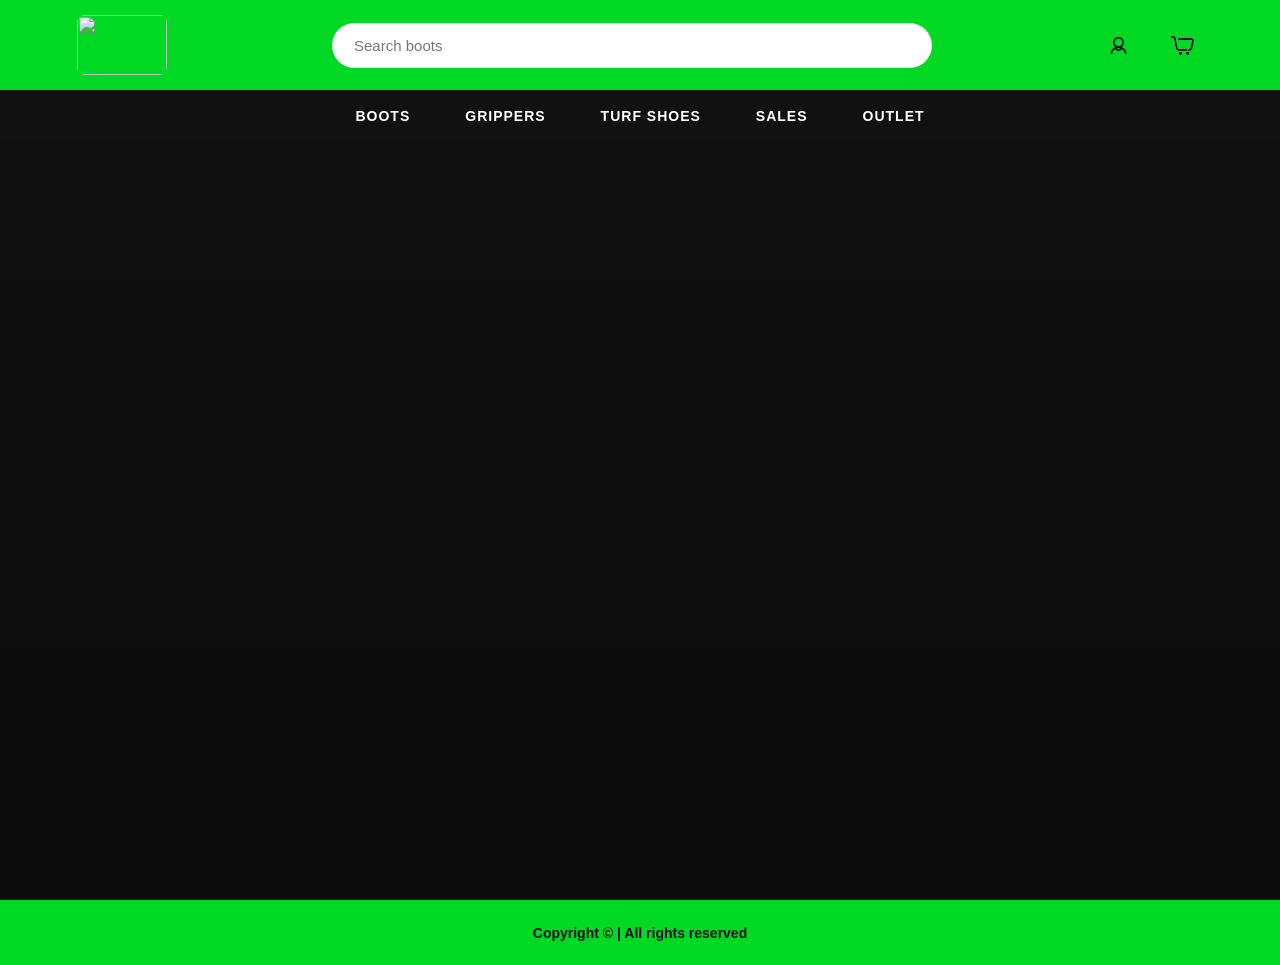
==== index.html @ 690f9480 "Add styles" ====
<!doctype html>
<html lang="en">
  <head>
    <meta charset="UTF-8" />
    <meta name="viewport" content="width=device-width, initial-scale=1.0" />
    <title>footboots - get boots now</title>
    <link rel="stylesheet" href="css/style.css">
  </head>
  <body>
    <header>
      <nav>
        <!-- this navbar div should be in one line -->
        <div>
          <img
            src="https://thumblr.uniid.it/product/51957/1c918abb2d5b.jpg?width=3840&format=webp&q=75"
            alt=""
          />

          <input type="text" placeholder="Search boots" />
          <ul>
            <li>
              <a href="login"><img src="img/person.png" alt="" /></a>
            </li>
            <li>
              <a href="cart"><img src="img/cart.png" alt="" /></a>
            </li>
          </ul>
        </div>
        <div>
          <ul>
            <li><a href="boots">Boots</a></li>
            <li><a href="grippers">Grippers</a></li>
            <li><a href="turf_shoes">Turf Shoes</a></li>
            <li><a href="sales">Sales</a></li>
            <li><a href="outlet">Outlet</a></li>
          </ul>
        </div>
      </nav>
    </header>
    <main>
        <section>
            <!-- video should be used as background of the page -->

            <video src="videos/Nike (2).mp4" autoplay muted loop playsinline></video>>
        </section>

    </main>
    <footer>Copyright &copy; | All rights reserved</footer>
  </body>
</html>
---- css/style.css ----
/* ===== Global Styles ===== */
* {
    margin: 0;
    padding: 0;
    box-sizing: border-box;
}

:root {
    --primary-green: #00d923;
    --dark-green: #00b51d;
    --black: #111111;
    --white: #ffffff;
    --light-gray: #f5f5f5;
}

html {
    scroll-behavior: smooth;
}

body {
    font-family: Arial, Helvetica, sans-serif;
    background-color: var(--white);
    color: var(--black);
}

/* ===== Header & Navbar ===== */
header {
    width: 100%;
    background-color: var(--primary-green);
    position: relative;
    z-index: 100;
}

nav {
    width: 100%;
}

/* First navbar row: logo, search, account and cart */
nav > div:first-child {
    min-height: 90px;
    display: flex;
    align-items: center;
    justify-content: space-between;
    gap: 30px;
    padding: 15px 6%;
}

/* Logo image */
nav > div:first-child > img {
    width: 90px;
    height: 60px;
    object-fit: contain;
    border-radius: 8px;
}

/* Search box */
nav input[type="text"] {
    flex: 1;
    max-width: 600px;
    height: 45px;
    padding: 0 20px;
    border: 2px solid transparent;
    border-radius: 25px;
    outline: none;
    background-color: var(--white);
    color: var(--black);
    font-size: 15px;
    transition: border-color 0.3s, box-shadow 0.3s;
}

nav input[type="text"]::placeholder {
    color: #777777;
}

nav input[type="text"]:focus {
    border-color: var(--black);
    box-shadow: 0 0 0 3px rgba(0, 0, 0, 0.1);
}

/* Account and cart icons */
nav > div:first-child ul {
    display: flex;
    align-items: center;
    gap: 22px;
    list-style: none;
}

nav > div:first-child ul li a {
    display: flex;
    align-items: center;
    justify-content: center;
    width: 42px;
    height: 42px;
    border-radius: 50%;
    transition: background-color 0.3s, transform 0.3s;
}

nav > div:first-child ul li a:hover {
    background-color: rgba(255, 255, 255, 0.4);
    transform: translateY(-2px);
}

nav > div:first-child ul img {
    width: 25px;
    height: 25px;
    object-fit: contain;
}

/* ===== Second Navbar Row ===== */
nav > div:nth-child(2) {
    background-color: var(--black);
    padding: 0 6%;
}

nav > div:nth-child(2) ul {
    min-height: 52px;
    display: flex;
    align-items: center;
    justify-content: center;
    gap: 45px;
    list-style: none;
}

nav > div:nth-child(2) ul li a {
    display: inline-block;
    padding: 17px 5px;
    color: var(--white);
    text-decoration: none;
    font-size: 14px;
    font-weight: 700;
    text-transform: uppercase;
    letter-spacing: 1px;
    transition: color 0.3s;
}

nav > div:nth-child(2) ul li a:hover {
    color: var(--primary-green);
}

/* ===== Main Section / Video Background ===== */
main {
    width: 100%;
}

main section {
    position: relative;
    width: 100%;
    height: calc(100vh - 142px);
    min-height: 450px;
    overflow: hidden;
    background-color: var(--black);
}

/* Full-screen background video */
main section video {
    position: absolute;
    inset: 0;
    width: 100%;
    height: 100%;
    object-fit: cover;
    display: block;
}

/* Dark overlay for future text placed over video */
main section::after {
    content: "";
    position: absolute;
    inset: 0;
    background: linear-gradient(
        to bottom,
        rgba(0, 0, 0, 0.1),
        rgba(0, 0, 0, 0.35)
    );
    pointer-events: none;
}

/* ===== Footer ===== */
footer {
    min-height: 65px;
    display: flex;
    align-items: center;
    justify-content: center;
    padding: 20px;
    background-color: var(--primary-green);
    color: var(--black);
    text-align: center;
    font-size: 14px;
    font-weight: 600;
}

/* ===== Responsive Design ===== */
@media (max-width: 768px) {
    nav > div:first-child {
        min-height: auto;
        flex-wrap: wrap;
        gap: 15px;
        padding: 15px 5%;
    }

    nav > div:first-child > img {
        width: 65px;
        height: 45px;
    }

    nav input[type="text"] {
        order: 3;
        flex: 1 1 100%;
        max-width: none;
    }

    nav > div:first-child ul {
        gap: 10px;
    }

    nav > div:nth-child(2) {
        padding: 0 12px;
    }

    nav > div:nth-child(2) ul {
        justify-content: flex-start;
        gap: 22px;
        overflow-x: auto;
        white-space: nowrap;
    }

    nav > div:nth-child(2) ul li a {
        font-size: 12px;
        padding: 17px 0;
    }

    main section {
        height: 65vh;
        min-height: 350px;
    }
}

@media (max-width: 400px) {
    nav > div:nth-child(2) ul {
        gap: 16px;
    }

    nav > div:nth-child(2) ul li a {
        font-size: 11px;
        letter-spacing: 0.5px;
    }

    footer {
        font-size: 12px;
    }
}
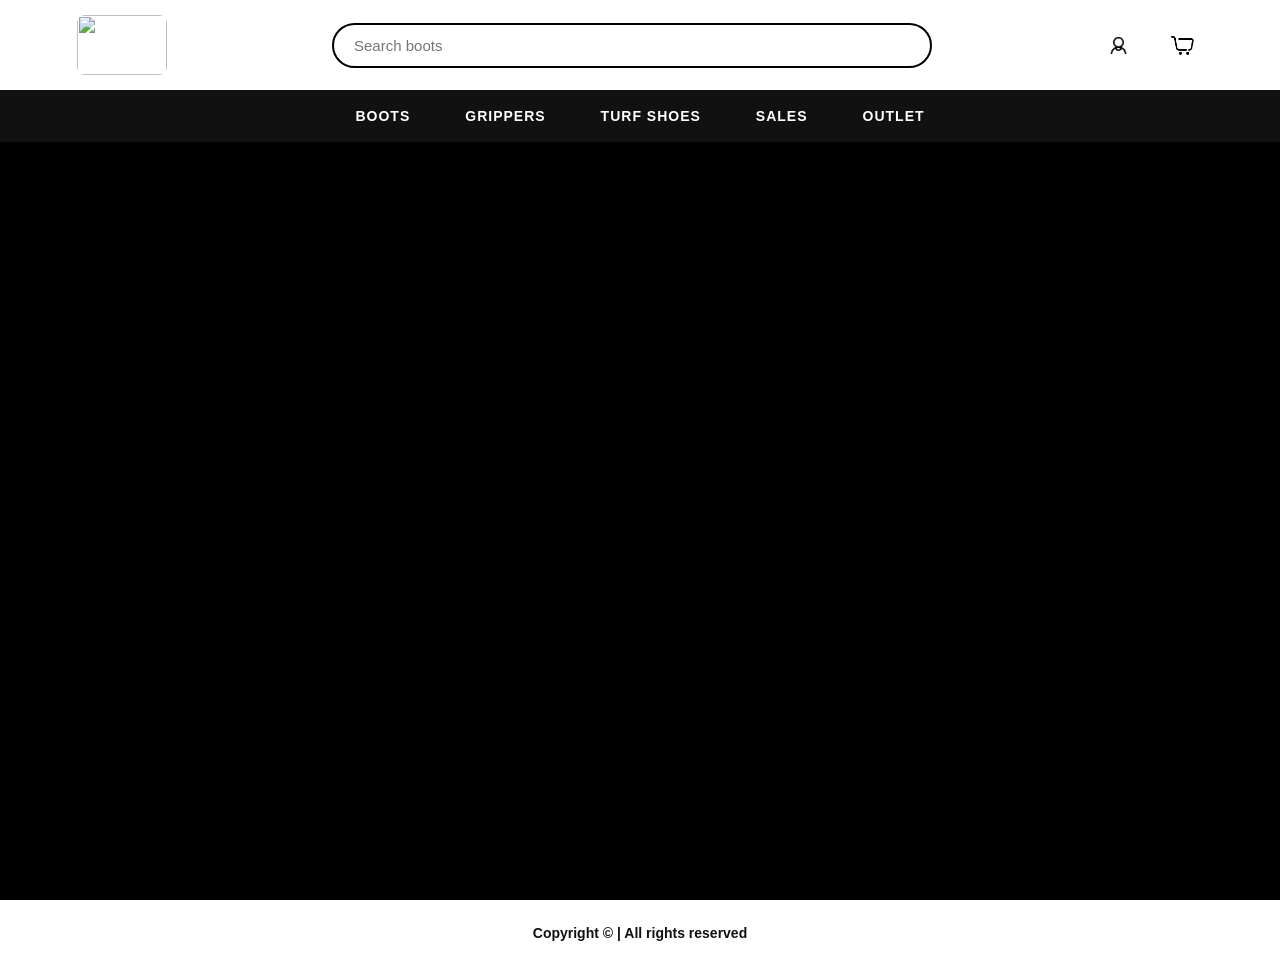
==== commit ab1c7110: "Add new background vide" ====
--- a/index.html
+++ b/index.html
@@ -4,7 +4,7 @@
     <meta charset="UTF-8" />
     <meta name="viewport" content="width=device-width, initial-scale=1.0" />
     <title>footboots - get boots now</title>
-    <link rel="stylesheet" href="css/style.css">
+    <link rel="stylesheet" href="css/style.css" />
   </head>
   <body>
     <header>
@@ -38,12 +38,18 @@
       </nav>
     </header>
     <main>
-        <section>
-            <!-- video should be used as background of the page -->
+      <section>
+        <!-- video should be used as background of the page -->
 
-            <video src="videos/Nike (2).mp4" autoplay muted loop playsinline></video>>
-        </section>
-
+        <iframe
+          src="https://player.vimeo.com/video/754045523?background=1"
+          title="Footboots background video"
+          frameborder="0"
+          allow="autoplay; fullscreen; picture-in-picture"
+          allowfullscreen
+        >
+        </iframe>
+      </section>
     </main>
     <footer>Copyright &copy; | All rights reserved</footer>
   </body>
--- a/css/style.css
+++ b/css/style.css
@@ -7,8 +7,8 @@
 }
 
 :root {
-    --primary-green: #00d923;
-    --dark-green: #00b51d;
+    --primary-green: #ffffff;
+    --dark-green: #eeeeee;
     --black: #111111;
     --white: #ffffff;
     --light-gray: #f5f5f5;
@@ -26,10 +26,7 @@
 
 /* ===== Header & Navbar ===== */
 header {
-    width: 100%;
-    background-color: var(--primary-green);
-    position: relative;
-    z-index: 100;
+    background-color: #ffffff;
 }
 
 nav {
@@ -69,14 +66,21 @@
     transition: border-color 0.3s, box-shadow 0.3s;
 }
 
-nav input[type="text"]::placeholder {
-    color: #777777;
-}
-
+
+nav input[type="text"] {
+    border: 2px solid #000000;
+    background-color: #ffffff;
+    color: #111111;
+    border-radius: 25px;
+    outline: none;
+}
+
+/* Black border when clicking the search bar */
 nav input[type="text"]:focus {
-    border-color: var(--black);
-    box-shadow: 0 0 0 3px rgba(0, 0, 0, 0.1);
-}
+    border-color: #000000;
+    box-shadow: 0 0 0 2px rgba(0, 0, 0, 0.1);
+}
+
 
 /* Account and cart icons */
 nav > div:first-child ul {
@@ -109,8 +113,7 @@
 
 /* ===== Second Navbar Row ===== */
 nav > div:nth-child(2) {
-    background-color: var(--black);
-    padding: 0 6%;
+    background-color: #111111;
 }
 
 nav > div:nth-child(2) ul {
@@ -149,17 +152,18 @@
     height: calc(100vh - 142px);
     min-height: 450px;
     overflow: hidden;
-    background-color: var(--black);
-}
-
+    background-color: #000000;
+}
 /* Full-screen background video */
-main section video {
+
+main section iframe {
     position: absolute;
-    inset: 0;
+    top: 50%;
+    left: 50%;
     width: 100%;
     height: 100%;
-    object-fit: cover;
-    display: block;
+    border: none;
+    transform: translate(-50%, -50%);
 }
 
 /* Dark overlay for future text placed over video */
@@ -246,6 +250,7 @@
     }
 
     footer {
-        font-size: 12px;
-    }
-}
+    background-color: #000000;
+    color: #ffffff;
+}
+}
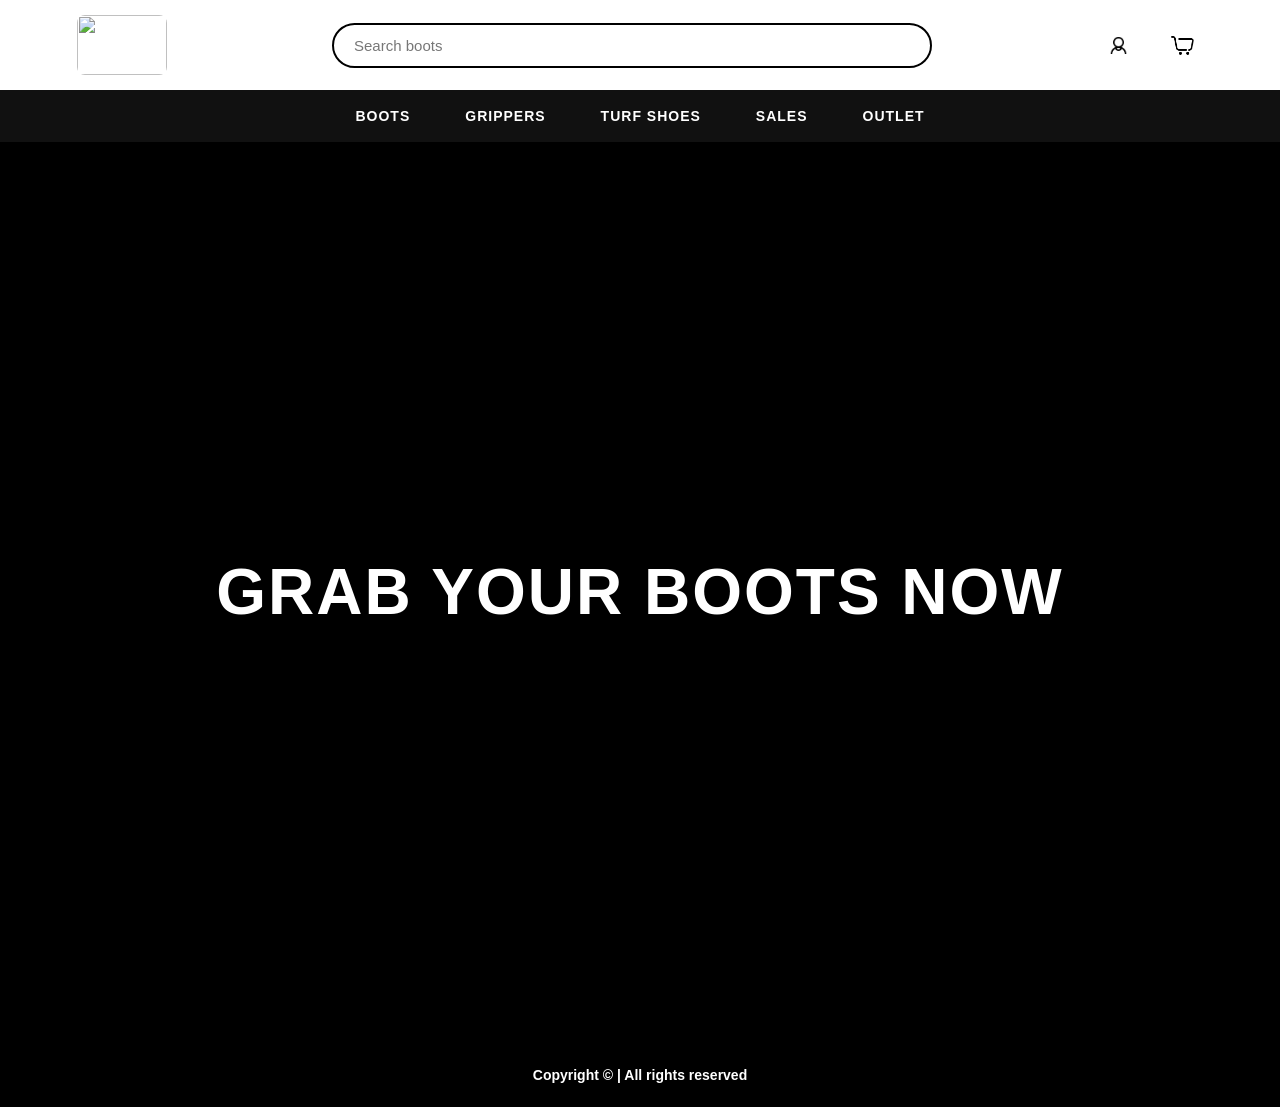
==== commit 0033a139: "Add tagline" ====
--- a/index.html
+++ b/index.html
@@ -49,6 +49,8 @@
           allowfullscreen
         >
         </iframe>
+
+        <h3>Grab your boots now</h3>
       </section>
     </main>
     <footer>Copyright &copy; | All rights reserved</footer>
--- a/css/style.css
+++ b/css/style.css
@@ -26,6 +26,7 @@
 
 /* ===== Header & Navbar ===== */
 header {
+    width: 100%;
     background-color: #ffffff;
 }
 
@@ -43,7 +44,7 @@
     padding: 15px 6%;
 }
 
-/* Logo image */
+/* Logo */
 nav > div:first-child > img {
     width: 90px;
     height: 60px;
@@ -51,38 +52,31 @@
     border-radius: 8px;
 }
 
-/* Search box */
+/* ===== Search Bar ===== */
 nav input[type="text"] {
     flex: 1;
     max-width: 600px;
     height: 45px;
     padding: 0 20px;
-    border: 2px solid transparent;
+    border: 2px solid #000000;
     border-radius: 25px;
     outline: none;
-    background-color: var(--white);
-    color: var(--black);
-    font-size: 15px;
-    transition: border-color 0.3s, box-shadow 0.3s;
-}
-
-
-nav input[type="text"] {
-    border: 2px solid #000000;
     background-color: #ffffff;
     color: #111111;
-    border-radius: 25px;
-    outline: none;
-}
-
-/* Black border when clicking the search bar */
+    font-size: 15px;
+    transition: box-shadow 0.3s;
+}
+
+nav input[type="text"]::placeholder {
+    color: #777777;
+}
+
 nav input[type="text"]:focus {
     border-color: #000000;
-    box-shadow: 0 0 0 2px rgba(0, 0, 0, 0.1);
-}
-
-
-/* Account and cart icons */
+    box-shadow: 0 0 0 3px rgba(0, 0, 0, 0.12);
+}
+
+/* ===== Account and Cart Icons ===== */
 nav > div:first-child ul {
     display: flex;
     align-items: center;
@@ -101,7 +95,7 @@
 }
 
 nav > div:first-child ul li a:hover {
-    background-color: rgba(255, 255, 255, 0.4);
+    background-color: #eeeeee;
     transform: translateY(-2px);
 }
 
@@ -128,7 +122,7 @@
 nav > div:nth-child(2) ul li a {
     display: inline-block;
     padding: 17px 5px;
-    color: var(--white);
+    color: #ffffff;
     text-decoration: none;
     font-size: 14px;
     font-weight: 700;
@@ -138,10 +132,10 @@
 }
 
 nav > div:nth-child(2) ul li a:hover {
-    color: var(--primary-green);
-}
-
-/* ===== Main Section / Video Background ===== */
+    color: #bdbdbd;
+}
+
+/* ===== Main Video Section ===== */
 main {
     width: 100%;
 }
@@ -149,13 +143,13 @@
 main section {
     position: relative;
     width: 100%;
-    height: calc(100vh - 142px);
+    height: 100vh;
     min-height: 450px;
     overflow: hidden;
     background-color: #000000;
 }
-/* Full-screen background video */
-
+
+/* Vimeo Background Video */
 main section iframe {
     position: absolute;
     top: 50%;
@@ -164,19 +158,44 @@
     height: 100%;
     border: none;
     transform: translate(-50%, -50%);
-}
-
-/* Dark overlay for future text placed over video */
+    z-index: 1;
+    pointer-events: none;
+}
+
+/* Dark overlay above video */
 main section::after {
     content: "";
     position: absolute;
     inset: 0;
     background: linear-gradient(
         to bottom,
-        rgba(0, 0, 0, 0.1),
-        rgba(0, 0, 0, 0.35)
+        rgba(0, 0, 0, 0.15),
+        rgba(0, 0, 0, 0.40)
     );
+    z-index: 2;
     pointer-events: none;
+}
+
+/* ===== Heading Over Video ===== */
+main section h3 {
+    position: absolute;
+    top: 50%;
+    left: 50%;
+    transform: translate(-50%, -50%);
+    z-index: 3;
+
+    width: 90%;
+    margin: 0;
+
+    color: #ffffff;
+    font-size: clamp(32px, 5vw, 70px);
+    font-weight: 800;
+    text-align: center;
+    text-transform: uppercase;
+    letter-spacing: 2px;
+    line-height: 1.2;
+
+    text-shadow: 2px 3px 12px rgba(0, 0, 0, 0.8);
 }
 
 /* ===== Footer ===== */
@@ -186,14 +205,16 @@
     align-items: center;
     justify-content: center;
     padding: 20px;
-    background-color: var(--primary-green);
-    color: var(--black);
+
+    background-color: #000000;
+    color: #ffffff;
+
     text-align: center;
     font-size: 14px;
     font-weight: 600;
 }
 
-/* ===== Responsive Design ===== */
+/* ===== Responsive Design: Tablets ===== */
 @media (max-width: 768px) {
     nav > div:first-child {
         min-height: auto;
@@ -234,11 +255,17 @@
     }
 
     main section {
-        height: 65vh;
+        height: 75vh;
         min-height: 350px;
     }
-}
-
+
+    main section h3 {
+        font-size: clamp(30px, 6vw, 48px);
+        letter-spacing: 1px;
+    }
+}
+
+/* ===== Responsive Design: Mobile ===== */
 @media (max-width: 400px) {
     nav > div:nth-child(2) ul {
         gap: 16px;
@@ -249,8 +276,17 @@
         letter-spacing: 0.5px;
     }
 
+    main section {
+        height: 65vh;
+        min-height: 320px;
+    }
+
+    main section h3 {
+        font-size: 30px;
+        letter-spacing: 0.5px;
+    }
+
     footer {
-    background-color: #000000;
-    color: #ffffff;
-}
-}
+        font-size: 12px;
+    }
+}
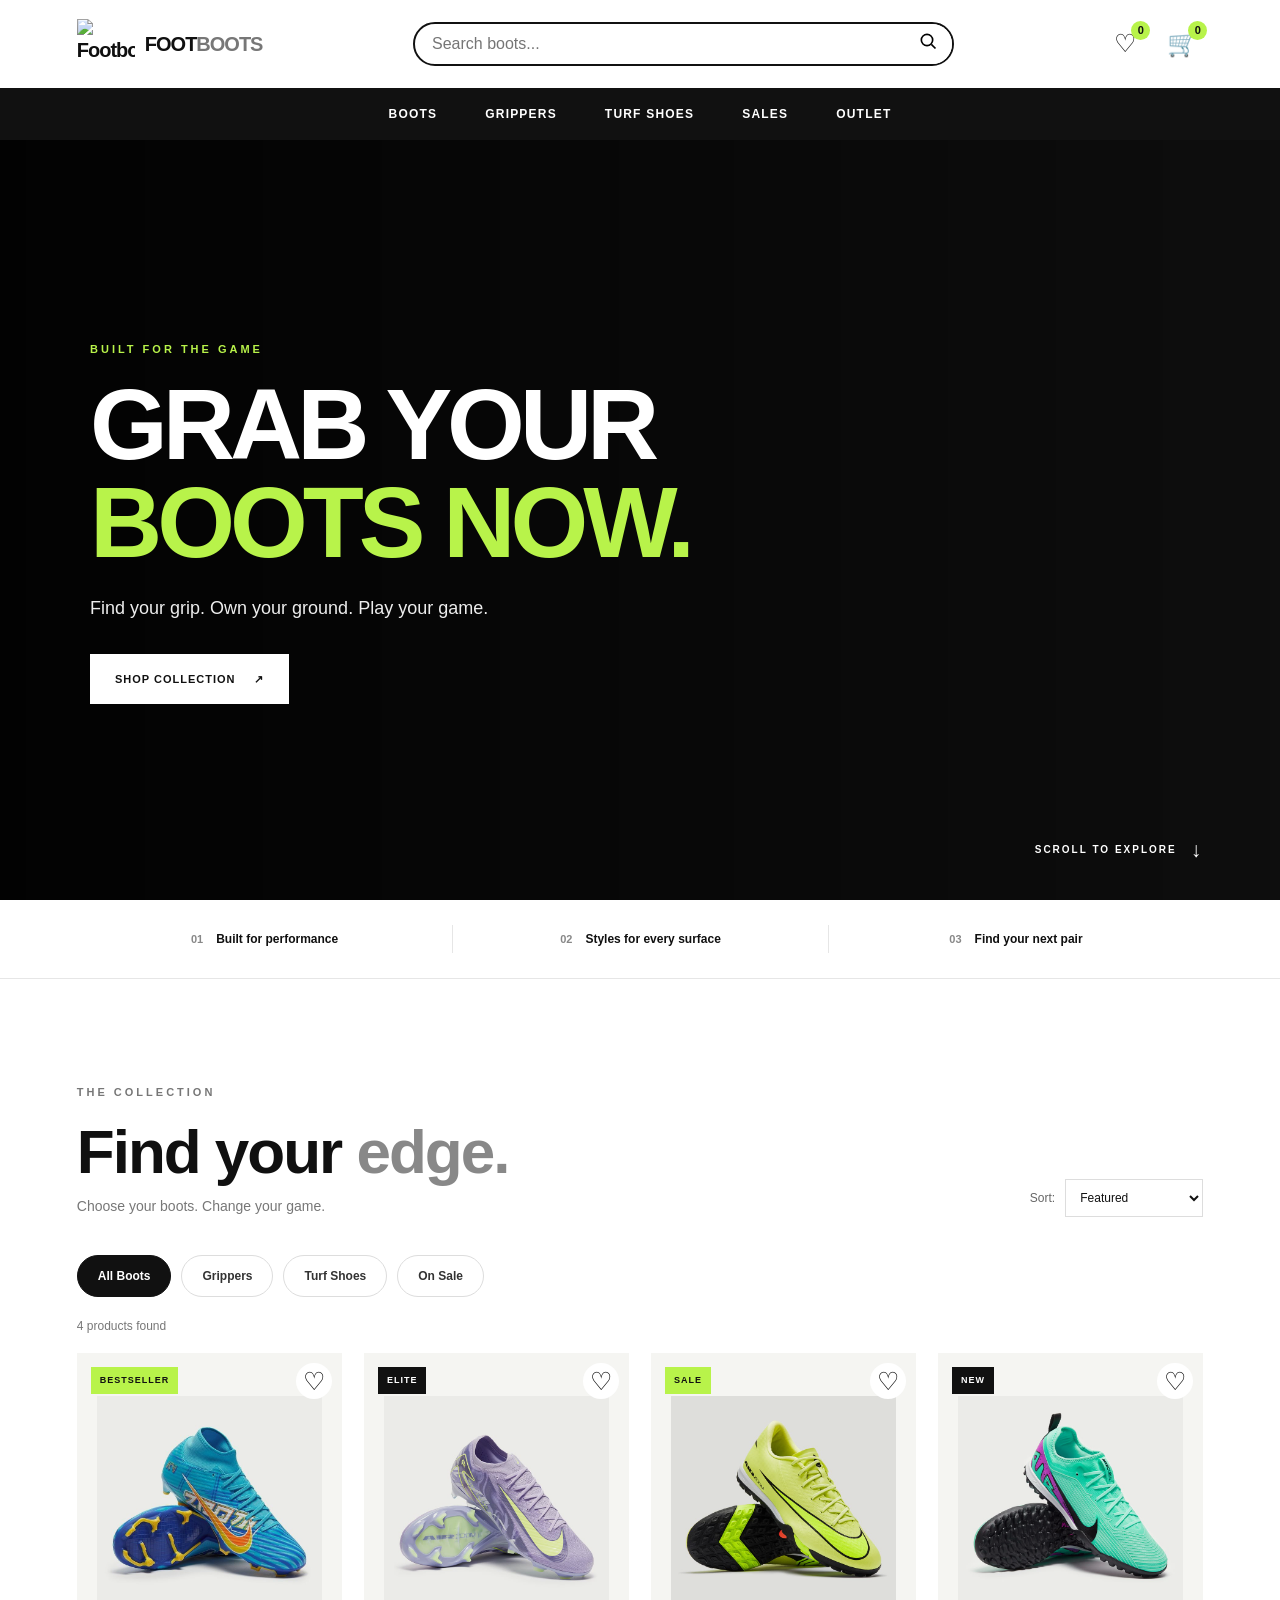
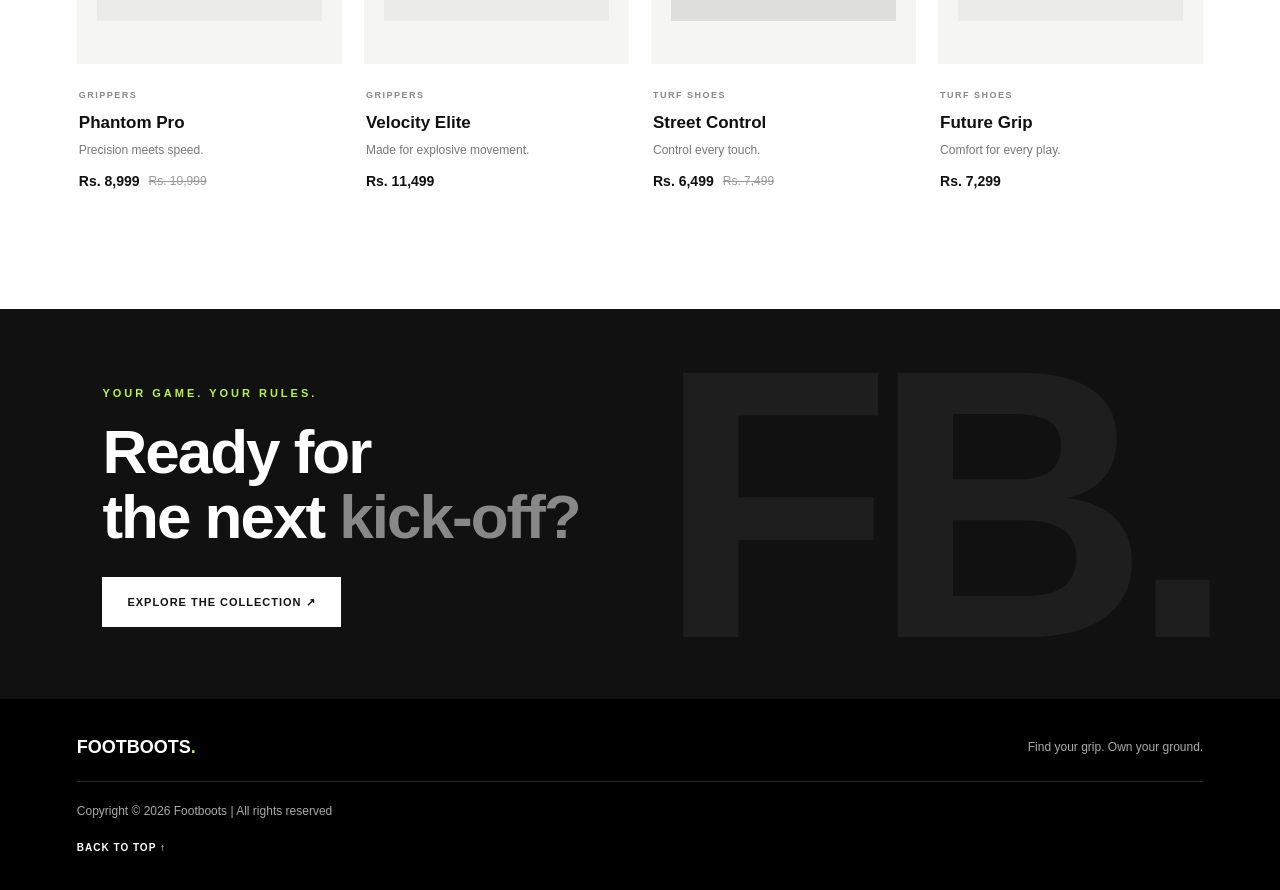
==== commit 9b28b5fb: "Add features and styles" ====
--- a/index.html
+++ b/index.html
@@ -1,58 +1,291 @@
+
 <!doctype html>
 <html lang="en">
-  <head>
-    <meta charset="UTF-8" />
-    <meta name="viewport" content="width=device-width, initial-scale=1.0" />
-    <title>footboots - get boots now</title>
-    <link rel="stylesheet" href="css/style.css" />
-  </head>
-  <body>
-    <header>
-      <nav>
-        <!-- this navbar div should be in one line -->
-        <div>
-          <img
-            src="https://thumblr.uniid.it/product/51957/1c918abb2d5b.jpg?width=3840&format=webp&q=75"
-            alt=""
-          />
-
-          <input type="text" placeholder="Search boots" />
-          <ul>
-            <li>
-              <a href="login"><img src="img/person.png" alt="" /></a>
-            </li>
-            <li>
-              <a href="cart"><img src="img/cart.png" alt="" /></a>
-            </li>
-          </ul>
+<head>
+    <meta charset="UTF-8">
+    <meta name="viewport" content="width=device-width, initial-scale=1.0">
+    <meta name="theme-color" content="#ffffff">
+    <title>Footboots | Find Your Game</title>
+    <link rel="stylesheet" href="css/style.css">
+    <script src="js/script.js" defer></script>
+</head>
+
+<body>
+    <!-- Header -->
+    <header class="site-header" id="top">
+        <nav class="navbar">
+            <div class="nav-top">
+                <a href="#top" class="brand" aria-label="Footboots home">
+                    <img
+                        src="https://thumblr.uniid.it/product/51957/1c918abb2d5b.jpg?width=3840&format=webp&q=75"
+                        alt="Footboots logo"
+                    >
+                    <span>FOOT<span class="brand-accent">BOOTS</span></span>
+                </a>
+
+                <form class="search-form" id="searchForm" role="search">
+                    <input
+                        type="search"
+                        id="searchInput"
+                        placeholder="Search boots..."
+                        aria-label="Search boots"
+                    >
+                    <button type="submit" aria-label="Search">
+                        <svg viewBox="0 0 24 24" aria-hidden="true">
+                            <circle cx="10.8" cy="10.8" r="6.8"></circle>
+                            <path d="m16 16 5 5"></path>
+                        </svg>
+                    </button>
+                </form>
+
+                <div class="nav-actions">
+                    <a href="#products" class="icon-link" aria-label="Wishlist">
+                        <span aria-hidden="true">♡</span>
+                        <span class="count-badge" id="wishlistCount">0</span>
+                    </a>
+
+                    <button class="icon-link cart-trigger" id="cartTrigger"
+                        aria-label="Open shopping cart">
+                        <span aria-hidden="true">🛒</span>
+                        <span class="count-badge" id="cartCount">0</span>
+                    </button>
+
+                    <button class="menu-toggle" id="menuToggle"
+                        aria-label="Toggle navigation" aria-expanded="false">
+                        <span></span><span></span><span></span>
+                    </button>
+                </div>
+            </div>
+
+            <div class="nav-bottom" id="navBottom">
+                <ul>
+                    <li><a href="#products">Boots</a></li>
+                    <li><a href="#products" data-category-link="grippers">Grippers</a></li>
+                    <li><a href="#products" data-category-link="turf">Turf Shoes</a></li>
+                    <li><a href="#products" data-category-link="sale">Sales</a></li>
+                    <li><a href="#products" data-category-link="outlet">Outlet</a></li>
+                </ul>
+            </div>
+        </nav>
+    </header>
+
+    <main>
+        <!-- Hero -->
+        <section class="hero">
+            <iframe
+                src="https://player.vimeo.com/video/754045523?background=1"
+                title="Football boots background video"
+                allow="autoplay; fullscreen; picture-in-picture"
+                allowfullscreen>
+            </iframe>
+
+            <div class="hero-overlay"></div>
+
+            <div class="hero-content">
+                <span class="eyebrow">BUILT FOR THE GAME</span>
+                <h1>GRAB YOUR<br><span>BOOTS NOW.</span></h1>
+                <p>Find your grip. Own your ground. Play your game.</p>
+                <a href="#products" class="btn btn-light">
+                    SHOP COLLECTION <span aria-hidden="true">↗</span>
+                </a>
+            </div>
+
+            <a href="#products" class="scroll-cue">
+                SCROLL TO EXPLORE <span>↓</span>
+            </a>
+        </section>
+
+        <!-- Benefits -->
+        <section class="benefits" aria-label="Shopping benefits">
+            <div><span>01</span><p>Built for performance</p></div>
+            <div><span>02</span><p>Styles for every surface</p></div>
+            <div><span>03</span><p>Find your next pair</p></div>
+        </section>
+
+        <!-- Product collection -->
+        <section class="products-section" id="products">
+            <div class="section-heading reveal">
+                <div>
+                    <span class="eyebrow dark-eyebrow">THE COLLECTION</span>
+                    <h2>Find your <span>edge.</span></h2>
+                    <p>Choose your boots. Change your game.</p>
+                </div>
+
+                <label class="sort-control">
+                    <span>Sort:</span>
+                    <select id="sortSelect" aria-label="Sort products">
+                        <option value="featured">Featured</option>
+                        <option value="price-low">Price: Low to high</option>
+                        <option value="price-high">Price: High to low</option>
+                        <option value="name">Name: A to Z</option>
+                    </select>
+                </label>
+            </div>
+
+            <div class="filter-bar" aria-label="Filter products">
+                <button class="filter-btn active" data-filter="all">All Boots</button>
+                <button class="filter-btn" data-filter="grippers">Grippers</button>
+                <button class="filter-btn" data-filter="turf">Turf Shoes</button>
+                <button class="filter-btn" data-filter="sale">On Sale</button>
+            </div>
+
+            <p class="results-count" id="resultsCount" aria-live="polite"></p>
+
+            <div class="product-grid" id="productGrid">
+                <!-- Product 1 -->
+                <article class="product-card reveal"
+                    data-name="Phantom Pro" data-category="grippers"
+                    data-price="8999" data-sale="true" data-order="1">
+                    <div class="product-image">
+                        <span class="product-tag">BESTSELLER</span>
+                        <button class="wishlist-btn" aria-label="Add Phantom Pro to wishlist"
+                            aria-pressed="false">♡</button>
+                        <img src="img/boot1.png" alt="Phantom Pro football boots"
+                            loading="lazy">
+                        <button class="quick-add" data-add="1">ADD TO CART +</button>
+                    </div>
+                    <div class="product-info">
+                        <span class="product-category">GRIPPERS</span>
+                        <h3>Phantom Pro</h3>
+                        <p class="product-description">Precision meets speed.</p>
+                        <div class="product-price">
+                            <strong>Rs. 8,999</strong>
+                            <del>Rs. 10,999</del>
+                        </div>
+                    </div>
+                </article>
+
+                <!-- Product 2 -->
+                <article class="product-card reveal"
+                    data-name="Velocity Elite" data-category="grippers"
+                    data-price="11499" data-sale="false" data-order="2">
+                    <div class="product-image">
+                        <span class="product-tag dark-tag">ELITE</span>
+                        <button class="wishlist-btn" aria-label="Add Velocity Elite to wishlist"
+                            aria-pressed="false">♡</button>
+                        <img src="img/boot2.png" alt="Velocity Elite football boots"
+                            loading="lazy">
+                        <button class="quick-add" data-add="2">ADD TO CART +</button>
+                    </div>
+                    <div class="product-info">
+                        <span class="product-category">GRIPPERS</span>
+                        <h3>Velocity Elite</h3>
+                        <p class="product-description">Made for explosive movement.</p>
+                        <div class="product-price">
+                            <strong>Rs. 11,499</strong>
+                        </div>
+                    </div>
+                </article>
+
+                <!-- Product 3 -->
+                <article class="product-card reveal"
+                    data-name="Street Control" data-category="turf"
+                    data-price="6499" data-sale="true" data-order="3">
+                    <div class="product-image">
+                        <span class="product-tag">SALE</span>
+                        <button class="wishlist-btn" aria-label="Add Street Control to wishlist"
+                            aria-pressed="false">♡</button>
+                        <img src="img/boot3.png" alt="Street Control turf shoes"
+                            loading="lazy">
+                        <button class="quick-add" data-add="3">ADD TO CART +</button>
+                    </div>
+                    <div class="product-info">
+                        <span class="product-category">TURF SHOES</span>
+                        <h3>Street Control</h3>
+                        <p class="product-description">Control every touch.</p>
+                        <div class="product-price">
+                            <strong>Rs. 6,499</strong>
+                            <del>Rs. 7,499</del>
+                        </div>
+                    </div>
+                </article>
+
+                <!-- Product 4 -->
+                <article class="product-card reveal"
+                    data-name="Future Grip" data-category="turf"
+                    data-price="7299" data-sale="false" data-order="4">
+                    <div class="product-image">
+                        <span class="product-tag dark-tag">NEW</span>
+                        <button class="wishlist-btn" aria-label="Add Future Grip to wishlist"
+                            aria-pressed="false">♡</button>
+                        <img src="img/boot4.png" alt="Future Grip turf shoes"
+                            loading="lazy">
+                        <button class="quick-add" data-add="4">ADD TO CART +</button>
+                    </div>
+                    <div class="product-info">
+                        <span class="product-category">TURF SHOES</span>
+                        <h3>Future Grip</h3>
+                        <p class="product-description">Comfort for every play.</p>
+                        <div class="product-price">
+                            <strong>Rs. 7,299</strong>
+                        </div>
+                    </div>
+                </article>
+            </div>
+
+            <div class="empty-results" id="emptyResults" hidden>
+                <h3>No boots found.</h3>
+                <p>Try another search or choose a different category.</p>
+                <button class="btn btn-dark" id="resetFilters">View all boots</button>
+            </div>
+        </section>
+
+        <!-- Promotional banner -->
+        <section class="promo-section reveal">
+            <div class="promo-content">
+                <span class="eyebrow">YOUR GAME. YOUR RULES.</span>
+                <h2>Ready for<br>the next <span>kick-off?</span></h2>
+                <a href="#products" class="btn btn-light">EXPLORE THE COLLECTION ↗</a>
+            </div>
+            <div class="promo-mark" aria-hidden="true">FB.</div>
+        </section>
+    </main>
+
+    <!-- Footer -->
+    <footer class="site-footer">
+        <a href="#top" class="footer-brand">FOOTBOOTS<span>.</span></a>
+        <p>Find your grip. Own your ground.</p>
+        <p class="copyright">Copyright &copy; <span id="currentYear"></span>
+            Footboots | All rights reserved</p>
+        <a href="#top" class="back-top">BACK TO TOP ↑</a>
+    </footer>
+
+    <!-- Cart backdrop and drawer -->
+    <div class="cart-backdrop" id="cartBackdrop"></div>
+
+    <aside class="cart-drawer" id="cartDrawer"
+        aria-label="Shopping cart" aria-hidden="true">
+        <div class="cart-header">
+            <div>
+                <span class="eyebrow dark-eyebrow">YOUR SELECTION</span>
+                <h2>Your Cart <span id="drawerCount">(0)</span></h2>
+            </div>
+            <button class="close-cart" id="closeCart" aria-label="Close cart">×</button>
         </div>
-        <div>
-          <ul>
-            <li><a href="boots">Boots</a></li>
-            <li><a href="grippers">Grippers</a></li>
-            <li><a href="turf_shoes">Turf Shoes</a></li>
-            <li><a href="sales">Sales</a></li>
-            <li><a href="outlet">Outlet</a></li>
-          </ul>
+
+        <div class="cart-items" id="cartItems"></div>
+
+        <div class="cart-empty" id="cartEmpty">
+            <span aria-hidden="true">🛒</span>
+            <h3>Your cart is empty.</h3>
+            <p>Your next favourite pair is waiting.</p>
+            <button class="btn btn-dark" id="continueShopping">KEEP SHOPPING</button>
         </div>
-      </nav>
-    </header>
-    <main>
-      <section>
-        <!-- video should be used as background of the page -->
-
-        <iframe
-          src="https://player.vimeo.com/video/754045523?background=1"
-          title="Footboots background video"
-          frameborder="0"
-          allow="autoplay; fullscreen; picture-in-picture"
-          allowfullscreen
-        >
-        </iframe>
-
-        <h3>Grab your boots now</h3>
-      </section>
-    </main>
-    <footer>Copyright &copy; | All rights reserved</footer>
-  </body>
+
+        <div class="cart-summary" id="cartSummary" hidden>
+            <div class="cart-total">
+                <span>Subtotal</span>
+                <strong id="cartTotal">Rs. 0</strong>
+            </div>
+            <p>Shipping and payment are not included.</p>
+            <button class="btn btn-dark checkout-btn" id="checkoutBtn">
+                CONTINUE TO CHECKOUT
+            </button>
+        </div>
+    </aside>
+
+    <button class="back-to-top" id="backToTop" aria-label="Back to top">↑</button>
+
+    <div class="toast" id="toast" role="status" aria-live="polite"></div>
+</body>
 </html>
--- a/css/style.css
+++ b/css/style.css
@@ -1,292 +1,1244 @@
 
-/* ===== Global Styles ===== */
+/* ===== Reset & Theme ===== */
+:root {
+    --black: #101010;
+    --white: #ffffff;
+    --muted: #777777;
+    --light: #f5f5f2;
+    --accent: #b8f34a;
+    --border: #e6e6e6;
+    --transition: 0.3s ease;
+}
+
 * {
     margin: 0;
     padding: 0;
     box-sizing: border-box;
 }
 
-:root {
-    --primary-green: #ffffff;
-    --dark-green: #eeeeee;
-    --black: #111111;
-    --white: #ffffff;
-    --light-gray: #f5f5f5;
-}
-
 html {
     scroll-behavior: smooth;
+    scroll-padding-top: 20px;
 }
 
 body {
     font-family: Arial, Helvetica, sans-serif;
-    background-color: var(--white);
     color: var(--black);
-}
-
-/* ===== Header & Navbar ===== */
-header {
+    background: var(--white);
+    line-height: 1.5;
+}
+
+body.cart-open {
+    overflow: hidden;
+}
+
+button,
+input,
+select {
+    font: inherit;
+}
+
+button,
+a {
+    -webkit-tap-highlight-color: transparent;
+}
+
+button {
+    cursor: pointer;
+}
+
+a {
+    color: inherit;
+    text-decoration: none;
+}
+
+img {
+    display: block;
+    max-width: 100%;
+}
+
+button:focus-visible,
+a:focus-visible,
+input:focus-visible,
+select:focus-visible {
+    outline: 3px solid #8acb22;
+    outline-offset: 3px;
+}
+
+[hidden] {
+    display: none !important;
+}
+
+/* ===== Header ===== */
+.site-header {
+    position: relative;
+    z-index: 20;
+    background: #fff;
+}
+
+.nav-top {
+    min-height: 88px;
+    display: flex;
+    align-items: center;
+    justify-content: space-between;
+    gap: 32px;
+    padding: 14px 6%;
+}
+
+.brand {
+    display: flex;
+    align-items: center;
+    gap: 10px;
+    flex-shrink: 0;
+    font-size: 20px;
+    font-weight: 900;
+    letter-spacing: -1px;
+}
+
+.brand img {
+    width: 58px;
+    height: 50px;
+    object-fit: contain;
+}
+
+.brand-accent {
+    color: #777;
+}
+
+/* ===== Search ===== */
+.search-form {
+    display: flex;
+    align-items: center;
+    width: min(48%, 560px);
+    height: 44px;
+    border: 2px solid #111;
+    border-radius: 30px;
+    overflow: hidden;
+    transition: box-shadow var(--transition);
+}
+
+.search-form:focus-within {
+    box-shadow: 0 0 0 4px rgba(0, 0, 0, 0.08);
+}
+
+.search-form input {
     width: 100%;
-    background-color: #ffffff;
-}
-
-nav {
-    width: 100%;
-}
-
-/* First navbar row: logo, search, account and cart */
-nav > div:first-child {
-    min-height: 90px;
-    display: flex;
-    align-items: center;
-    justify-content: space-between;
-    gap: 30px;
-    padding: 15px 6%;
-}
-
-/* Logo */
-nav > div:first-child > img {
-    width: 90px;
-    height: 60px;
-    object-fit: contain;
-    border-radius: 8px;
-}
-
-/* ===== Search Bar ===== */
-nav input[type="text"] {
-    flex: 1;
-    max-width: 600px;
-    height: 45px;
-    padding: 0 20px;
-    border: 2px solid #000000;
-    border-radius: 25px;
+    min-width: 0;
+    height: 100%;
+    padding: 0 17px;
+    border: 0;
     outline: none;
-    background-color: #ffffff;
-    color: #111111;
-    font-size: 15px;
-    transition: box-shadow 0.3s;
-}
-
-nav input[type="text"]::placeholder {
-    color: #777777;
-}
-
-nav input[type="text"]:focus {
-    border-color: #000000;
-    box-shadow: 0 0 0 3px rgba(0, 0, 0, 0.12);
-}
-
-/* ===== Account and Cart Icons ===== */
-nav > div:first-child ul {
-    display: flex;
-    align-items: center;
-    gap: 22px;
-    list-style: none;
-}
-
-nav > div:first-child ul li a {
-    display: flex;
-    align-items: center;
-    justify-content: center;
+    background: transparent;
+}
+
+.search-form input:focus-visible {
+    outline: none;
+}
+
+.search-form button {
+    width: 48px;
+    height: 100%;
+    flex-shrink: 0;
+    border: 0;
+    background: white;
+}
+
+.search-form svg {
+    width: 20px;
+    fill: none;
+    stroke: currentColor;
+    stroke-width: 2;
+}
+
+/* ===== Header Actions ===== */
+.nav-actions {
+    display: flex;
+    align-items: center;
+    gap: 15px;
+}
+
+.icon-link {
+    position: relative;
+    display: grid;
+    place-items: center;
     width: 42px;
     height: 42px;
+    border: 0;
     border-radius: 50%;
-    transition: background-color 0.3s, transform 0.3s;
-}
-
-nav > div:first-child ul li a:hover {
-    background-color: #eeeeee;
+    background: transparent;
+    font-size: 25px;
+    transition: background var(--transition), transform var(--transition);
+}
+
+.icon-link:hover {
+    background: #f0f0f0;
     transform: translateY(-2px);
 }
 
-nav > div:first-child ul img {
-    width: 25px;
-    height: 25px;
-    object-fit: contain;
-}
-
-/* ===== Second Navbar Row ===== */
-nav > div:nth-child(2) {
-    background-color: #111111;
-}
-
-nav > div:nth-child(2) ul {
+.count-badge {
+    position: absolute;
+    top: -2px;
+    right: -4px;
+    display: grid;
+    place-items: center;
+    min-width: 19px;
+    height: 19px;
+    padding: 0 4px;
+    border-radius: 50px;
+    background: var(--accent);
+    color: #111;
+    font-size: 11px;
+    font-weight: 800;
+}
+
+.menu-toggle {
+    display: none;
+    width: 42px;
+    height: 42px;
+    padding: 10px;
+    border: 0;
+    background: transparent;
+}
+
+.menu-toggle span {
+    display: block;
+    width: 22px;
+    height: 2px;
+    margin: 5px 0;
+    background: #111;
+    transition: transform var(--transition), opacity var(--transition);
+}
+
+.menu-toggle[aria-expanded="true"] span:first-child {
+    transform: translateY(7px) rotate(45deg);
+}
+
+.menu-toggle[aria-expanded="true"] span:nth-child(2) {
+    opacity: 0;
+}
+
+.menu-toggle[aria-expanded="true"] span:last-child {
+    transform: translateY(-7px) rotate(-45deg);
+}
+
+/* ===== Black Navigation Bar ===== */
+.nav-bottom {
+    background: #111;
+}
+
+.nav-bottom ul {
     min-height: 52px;
     display: flex;
-    align-items: center;
     justify-content: center;
-    gap: 45px;
+    align-items: center;
+    gap: 48px;
+    padding: 0 20px;
     list-style: none;
 }
 
-nav > div:nth-child(2) ul li a {
+.nav-bottom a {
+    position: relative;
     display: inline-block;
-    padding: 17px 5px;
-    color: #ffffff;
-    text-decoration: none;
-    font-size: 14px;
-    font-weight: 700;
+    padding: 17px 0;
+    color: white;
+    font-size: 12px;
+    font-weight: 800;
+    letter-spacing: 1.2px;
     text-transform: uppercase;
-    letter-spacing: 1px;
-    transition: color 0.3s;
-}
-
-nav > div:nth-child(2) ul li a:hover {
-    color: #bdbdbd;
-}
-
-/* ===== Main Video Section ===== */
-main {
-    width: 100%;
-}
-
-main section {
+}
+
+.nav-bottom a::after {
+    position: absolute;
+    right: 0;
+    bottom: 10px;
+    left: 0;
+    height: 2px;
+    background: var(--accent);
+    content: "";
+    transform: scaleX(0);
+    transform-origin: left;
+    transition: transform var(--transition);
+}
+
+.nav-bottom a:hover::after,
+.nav-bottom a:focus-visible::after {
+    transform: scaleX(1);
+}
+
+/* ===== Hero Video ===== */
+.hero {
     position: relative;
-    width: 100%;
-    height: 100vh;
-    min-height: 450px;
+    display: flex;
+    align-items: center;
+    min-height: min(760px, 85vh);
+    height: 720px;
     overflow: hidden;
-    background-color: #000000;
-}
-
-/* Vimeo Background Video */
-main section iframe {
+    background: #101010;
+    color: white;
+    isolation: isolate;
+}
+
+.hero iframe {
     position: absolute;
+    z-index: -3;
     top: 50%;
     left: 50%;
     width: 100%;
     height: 100%;
-    border: none;
+    border: 0;
     transform: translate(-50%, -50%);
-    z-index: 1;
     pointer-events: none;
 }
 
-/* Dark overlay above video */
-main section::after {
-    content: "";
+.hero-overlay {
     position: absolute;
+    z-index: -2;
     inset: 0;
     background: linear-gradient(
-        to bottom,
-        rgba(0, 0, 0, 0.15),
-        rgba(0, 0, 0, 0.40)
+        90deg,
+        rgba(0, 0, 0, 0.83) 0%,
+        rgba(0, 0, 0, 0.46) 55%,
+        rgba(0, 0, 0, 0.12) 100%
     );
+}
+
+.hero-content {
+    width: min(1100px, 88%);
+    margin: 0 auto;
+    padding: 80px 0;
+    animation: hero-enter 1s ease both;
+}
+
+.eyebrow {
+    display: inline-block;
+    margin-bottom: 18px;
+    color: var(--accent);
+    font-size: 11px;
+    font-weight: 800;
+    letter-spacing: 3px;
+}
+
+.hero h1 {
+    max-width: 850px;
+    font-size: clamp(48px, 8vw, 100px);
+    font-weight: 900;
+    letter-spacing: -5px;
+    line-height: 0.98;
+}
+
+.hero h1 span {
+    color: var(--accent);
+}
+
+.hero-content > p {
+    margin: 24px 0 32px;
+    color: #ededed;
+    font-size: clamp(14px, 2vw, 18px);
+}
+
+.btn {
+    display: inline-flex;
+    justify-content: center;
+    align-items: center;
+    gap: 18px;
+    min-height: 50px;
+    padding: 0 25px;
+    border: 0;
+    font-size: 11px;
+    font-weight: 900;
+    letter-spacing: 1px;
+    transition: background var(--transition), color var(--transition),
+        transform var(--transition);
+}
+
+.btn:hover {
+    transform: translateY(-3px);
+}
+
+.btn-light {
+    background: white;
+    color: #111;
+}
+
+.btn-light:hover {
+    background: var(--accent);
+}
+
+.btn-dark {
+    background: #111;
+    color: white;
+}
+
+.btn-dark:hover {
+    background: #333;
+}
+
+.scroll-cue {
+    position: absolute;
+    right: 6%;
+    bottom: 35px;
+    display: flex;
+    align-items: center;
+    gap: 14px;
+    color: #fff;
+    font-size: 10px;
+    font-weight: 800;
+    letter-spacing: 2px;
+}
+
+.scroll-cue span {
+    font-size: 21px;
+    animation: bob 1.5s infinite;
+}
+
+/* ===== Benefits Strip ===== */
+.benefits {
+    display: grid;
+    grid-template-columns: repeat(3, 1fr);
+    padding: 25px 6%;
+    border-bottom: 1px solid var(--border);
+}
+
+.benefits > div {
+    display: flex;
+    align-items: center;
+    justify-content: center;
+    gap: 13px;
+    padding: 5px 15px;
+}
+
+.benefits > div + div {
+    border-left: 1px solid var(--border);
+}
+
+.benefits span {
+    color: #888;
+    font-size: 11px;
+    font-weight: 800;
+}
+
+.benefits p {
+    font-size: 12px;
+    font-weight: 700;
+}
+
+/* ===== Products ===== */
+.products-section {
+    padding: 100px 6%;
+    scroll-margin-top: 20px;
+}
+
+.section-heading {
+    display: flex;
+    align-items: end;
+    justify-content: space-between;
+    gap: 30px;
+}
+
+.dark-eyebrow {
+    color: #777;
+}
+
+.section-heading h2,
+.promo-content h2 {
+    font-size: clamp(36px, 5vw, 62px);
+    font-weight: 900;
+    letter-spacing: -2px;
+    line-height: 1.05;
+}
+
+.section-heading h2 span,
+.promo-content h2 span {
+    color: #888;
+}
+
+.section-heading p {
+    margin-top: 12px;
+    color: var(--muted);
+    font-size: 14px;
+}
+
+.sort-control {
+    display: flex;
+    align-items: center;
+    gap: 10px;
+    color: #666;
+    font-size: 12px;
+}
+
+.sort-control select {
+    max-width: 190px;
+    padding: 10px;
+    border: 1px solid #ddd;
+    background: white;
+    color: #111;
+}
+
+.filter-bar {
+    display: flex;
+    flex-wrap: wrap;
+    gap: 10px;
+    margin: 38px 0 20px;
+}
+
+.filter-btn {
+    padding: 11px 20px;
+    border: 1px solid #ddd;
+    border-radius: 30px;
+    background: white;
+    color: #333;
+    font-size: 12px;
+    font-weight: 700;
+    transition: all var(--transition);
+}
+
+.filter-btn:hover,
+.filter-btn.active {
+    border-color: #111;
+    background: #111;
+    color: white;
+}
+
+.results-count {
+    margin-bottom: 18px;
+    color: #777;
+    font-size: 12px;
+}
+
+.product-grid {
+    display: grid;
+    grid-template-columns: repeat(4, minmax(0, 1fr));
+    gap: 22px;
+}
+
+.product-card {
+    min-width: 0;
+    animation: card-enter 0.5s ease both;
+}
+
+.product-image {
+    position: relative;
+    display: flex;
+    align-items: center;
+    justify-content: center;
+    aspect-ratio: 4 / 4.7;
+    overflow: hidden;
+    background: var(--light);
+}
+
+.product-image > img {
+    width: 100%;
+    height: 100%;
+    padding: 20px;
+    object-fit: contain;
+    mix-blend-mode: multiply;
+    transition: transform 0.5s ease;
+}
+
+.product-card:hover .product-image > img {
+    transform: scale(1.07) rotate(-2deg);
+}
+
+.product-tag {
+    position: absolute;
     z-index: 2;
+    top: 14px;
+    left: 14px;
+    padding: 7px 9px;
+    background: var(--accent);
+    color: #111;
+    font-size: 9px;
+    font-weight: 900;
+    letter-spacing: 1px;
+}
+
+.dark-tag {
+    background: #111;
+    color: white;
+}
+
+.wishlist-btn {
+    position: absolute;
+    z-index: 3;
+    top: 10px;
+    right: 10px;
+    display: grid;
+    place-items: center;
+    width: 36px;
+    height: 36px;
+    border: 0;
+    border-radius: 50%;
+    background: white;
+    font-size: 25px;
+    transition: transform var(--transition), background var(--transition);
+}
+
+.wishlist-btn:hover {
+    transform: scale(1.1);
+}
+
+.wishlist-btn[aria-pressed="true"] {
+    background: var(--accent);
+}
+
+.quick-add {
+    position: absolute;
+    right: 12px;
+    bottom: 12px;
+    left: 12px;
+    min-height: 43px;
+    border: 0;
+    background: #111;
+    color: white;
+    font-size: 10px;
+    font-weight: 900;
+    letter-spacing: 1px;
+    opacity: 0;
+    transform: translateY(10px);
+    transition: opacity var(--transition), transform var(--transition),
+        background var(--transition);
+}
+
+.quick-add:hover {
+    background: #333;
+}
+
+.product-card:hover .quick-add,
+.product-card:focus-within .quick-add {
+    opacity: 1;
+    transform: translateY(0);
+}
+
+.product-info {
+    padding: 17px 2px;
+}
+
+.product-category {
+    color: #888;
+    font-size: 9px;
+    font-weight: 800;
+    letter-spacing: 1.5px;
+}
+
+.product-info h3 {
+    margin-top: 5px;
+    font-size: 17px;
+    font-weight: 800;
+}
+
+.product-description {
+    margin: 5px 0 12px;
+    color: #777;
+    font-size: 12px;
+}
+
+.product-price {
+    display: flex;
+    flex-wrap: wrap;
+    align-items: center;
+    gap: 9px;
+}
+
+.product-price strong {
+    font-size: 14px;
+}
+
+.product-price del {
+    color: #999;
+    font-size: 12px;
+}
+
+.empty-results {
+    padding: 50px 15px;
+    text-align: center;
+}
+
+.empty-results p {
+    margin: 12px 0 20px;
+    color: #777;
+}
+
+/* ===== Promotional Banner ===== */
+.promo-section {
+    position: relative;
+    display: flex;
+    align-items: center;
+    justify-content: space-between;
+    min-height: 390px;
+    padding: 70px 8%;
+    overflow: hidden;
+    background: #111;
+    color: white;
+}
+
+.promo-content {
+    position: relative;
+    z-index: 1;
+}
+
+.promo-content h2 {
+    margin-bottom: 28px;
+}
+
+.promo-mark {
+    position: absolute;
+    right: 5%;
+    color: rgba(255, 255, 255, 0.055);
+    font-size: clamp(150px, 30vw, 400px);
+    font-weight: 900;
+    letter-spacing: -20px;
+    line-height: 1;
     pointer-events: none;
 }
 
-/* ===== Heading Over Video ===== */
-main section h3 {
-    position: absolute;
-    top: 50%;
-    left: 50%;
-    transform: translate(-50%, -50%);
-    z-index: 3;
-
-    width: 90%;
-    margin: 0;
-
-    color: #ffffff;
-    font-size: clamp(32px, 5vw, 70px);
+/* ===== Footer ===== */
+.site-footer {
+    display: flex;
+    flex-wrap: wrap;
+    align-items: center;
+    justify-content: space-between;
+    gap: 20px;
+    padding: 35px 6%;
+    background: #000;
+    color: white;
+}
+
+.footer-brand {
+    font-size: 18px;
+    font-weight: 900;
+}
+
+.footer-brand span {
+    color: var(--accent);
+}
+
+.site-footer > p {
+    color: #aaa;
+    font-size: 12px;
+}
+
+.site-footer .copyright {
+    width: 100%;
+    padding-top: 20px;
+    border-top: 1px solid #292929;
+}
+
+.back-top {
+    font-size: 10px;
     font-weight: 800;
+    letter-spacing: 1px;
+}
+
+/* ===== Cart Drawer ===== */
+.cart-backdrop {
+    position: fixed;
+    z-index: 49;
+    inset: 0;
+    background: rgba(0, 0, 0, 0.5);
+    opacity: 0;
+    visibility: hidden;
+    transition: opacity var(--transition), visibility var(--transition);
+}
+
+.cart-backdrop.open {
+    opacity: 1;
+    visibility: visible;
+}
+
+.cart-drawer {
+    position: fixed;
+    z-index: 50;
+    top: 0;
+    right: 0;
+    display: flex;
+    flex-direction: column;
+    width: min(450px, 100%);
+    height: 100dvh;
+    padding: 25px;
+    background: white;
+    box-shadow: -10px 0 40px rgba(0, 0, 0, 0.12);
+    transform: translateX(105%);
+    visibility: hidden;
+    transition: transform 0.35s ease, visibility 0.35s;
+}
+
+.cart-drawer.open {
+    transform: translateX(0);
+    visibility: visible;
+}
+
+.cart-header {
+    display: flex;
+    justify-content: space-between;
+    align-items: center;
+    padding-bottom: 20px;
+    border-bottom: 1px solid #e5e5e5;
+}
+
+.cart-header .eyebrow {
+    margin-bottom: 5px;
+}
+
+.cart-header h2 {
+    font-size: 26px;
+}
+
+.cart-header h2 span {
+    color: #888;
+    font-size: 14px;
+}
+
+.close-cart {
+    width: 40px;
+    height: 40px;
+    border: 0;
+    background: #f2f2f2;
+    font-size: 28px;
+}
+
+.cart-items {
+    flex: 1;
+    overflow-y: auto;
+}
+
+.cart-item {
+    display: grid;
+    grid-template-columns: 85px 1fr auto;
+    align-items: center;
+    gap: 13px;
+    padding: 20px 0;
+    border-bottom: 1px solid #eee;
+}
+
+.cart-item img {
+    width: 85px;
+    height: 85px;
+    object-fit: contain;
+    background: #f5f5f2;
+}
+
+.cart-item h3 {
+    font-size: 14px;
+}
+
+.cart-item p {
+    margin: 4px 0 10px;
+    font-size: 12px;
+    color: #777;
+}
+
+.quantity-control {
+    display: inline-flex;
+    align-items: center;
+    border: 1px solid #ddd;
+}
+
+.quantity-control button {
+    width: 29px;
+    height: 29px;
+    border: 0;
+    background: white;
+}
+
+.quantity-control span {
+    min-width: 25px;
     text-align: center;
-    text-transform: uppercase;
-    letter-spacing: 2px;
-    line-height: 1.2;
-
-    text-shadow: 2px 3px 12px rgba(0, 0, 0, 0.8);
-}
-
-/* ===== Footer ===== */
-footer {
-    min-height: 65px;
-    display: flex;
-    align-items: center;
-    justify-content: center;
-    padding: 20px;
-
-    background-color: #000000;
-    color: #ffffff;
-
+    font-size: 12px;
+}
+
+.remove-item {
+    border: 0;
+    background: transparent;
+    color: #777;
+    font-size: 12px;
+}
+
+.cart-empty {
+    margin: auto 0;
     text-align: center;
-    font-size: 14px;
-    font-weight: 600;
-}
-
-/* ===== Responsive Design: Tablets ===== */
-@media (max-width: 768px) {
-    nav > div:first-child {
-        min-height: auto;
+}
+
+.cart-empty > span {
+    font-size: 35px;
+}
+
+.cart-empty h3 {
+    margin-top: 12px;
+}
+
+.cart-empty p {
+    margin: 7px 0 20px;
+    color: #777;
+    font-size: 13px;
+}
+
+.cart-summary {
+    padding-top: 20px;
+    border-top: 1px solid #ddd;
+}
+
+.cart-total {
+    display: flex;
+    justify-content: space-between;
+    font-size: 16px;
+}
+
+.cart-summary > p {
+    margin: 9px 0 17px;
+    color: #777;
+    font-size: 11px;
+}
+
+.checkout-btn {
+    width: 100%;
+}
+
+/* ===== Notifications & Back To Top ===== */
+.toast {
+    position: fixed;
+    z-index: 100;
+    right: 22px;
+    bottom: 22px;
+    max-width: calc(100% - 44px);
+    padding: 14px 20px;
+    background: #111;
+    color: white;
+    font-size: 13px;
+    box-shadow: 0 5px 25px rgba(0, 0, 0, 0.2);
+    opacity: 0;
+    transform: translateY(15px);
+    pointer-events: none;
+    transition: opacity var(--transition), transform var(--transition);
+}
+
+.toast.show {
+    opacity: 1;
+    transform: translateY(0);
+}
+
+.back-to-top {
+    position: fixed;
+    z-index: 30;
+    right: 20px;
+    bottom: 20px;
+    display: grid;
+    place-items: center;
+    width: 42px;
+    height: 42px;
+    border: 0;
+    border-radius: 50%;
+    background: var(--accent);
+    font-size: 22px;
+    opacity: 0;
+    visibility: hidden;
+    transform: translateY(10px);
+    transition: all var(--transition);
+}
+
+.back-to-top.visible {
+    opacity: 1;
+    visibility: visible;
+    transform: translateY(0);
+}
+
+/* ===== Scroll Reveal ===== */
+.reveal {
+    opacity: 0;
+    transform: translateY(25px);
+    transition: opacity 0.65s ease, transform 0.65s ease;
+}
+
+.reveal.visible {
+    opacity: 1;
+    transform: translateY(0);
+}
+
+/* ===== Animations ===== */
+@keyframes hero-enter {
+    from {
+        opacity: 0;
+        transform: translateY(25px);
+    }
+    to {
+        opacity: 1;
+        transform: translateY(0);
+    }
+}
+
+@keyframes bob {
+    0%, 100% { transform: translateY(0); }
+    50% { transform: translateY(6px); }
+}
+
+@keyframes card-enter {
+    from {
+        opacity: 0;
+        transform: translateY(12px);
+    }
+    to {
+        opacity: 1;
+        transform: translateY(0);
+    }
+}
+
+/* ===== Tablet ===== */
+@media (max-width: 1000px) {
+    .nav-top {
+        gap: 18px;
+        padding-right: 4%;
+        padding-left: 4%;
+    }
+
+    .brand {
+        font-size: 17px;
+    }
+
+    .brand img {
+        width: 45px;
+    }
+
+    .nav-bottom ul {
+        gap: 30px;
+    }
+
+    .product-grid {
+        grid-template-columns: repeat(2, minmax(0, 1fr));
+        gap: 25px 18px;
+    }
+
+    .products-section {
+        padding: 75px 5%;
+    }
+
+    .quick-add {
+        opacity: 1;
+        transform: none;
+    }
+}
+
+/* ===== Mobile ===== */
+@media (max-width: 650px) {
+    .nav-top {
+        min-height: 75px;
         flex-wrap: wrap;
-        gap: 15px;
-        padding: 15px 5%;
-    }
-
-    nav > div:first-child > img {
-        width: 65px;
-        height: 45px;
-    }
-
-    nav input[type="text"] {
+        gap: 12px;
+        padding: 12px 5%;
+    }
+
+    .brand {
+        gap: 6px;
+        font-size: 15px;
+    }
+
+    .brand img {
+        width: 38px;
+        height: 38px;
+    }
+
+    .nav-actions {
+        gap: 5px;
+        margin-left: auto;
+    }
+
+    .icon-link {
+        width: 36px;
+        height: 36px;
+        font-size: 22px;
+    }
+
+    .menu-toggle {
+        display: block;
+    }
+
+    .search-form {
         order: 3;
-        flex: 1 1 100%;
+        width: 100%;
+        height: 42px;
+    }
+
+    .nav-bottom {
+        display: none;
+    }
+
+    .nav-bottom.menu-open {
+        display: block;
+    }
+
+    .nav-bottom ul {
+        flex-direction: column;
+        align-items: stretch;
+        gap: 0;
+        padding: 8px 5% 15px;
+    }
+
+    .nav-bottom a {
+        display: block;
+        padding: 14px 0;
+    }
+
+    .nav-bottom a::after {
+        bottom: 5px;
+    }
+
+    .hero {
+        height: 72vh;
+        min-height: 480px;
+    }
+
+    .hero iframe {
+        width: 177.78vh;
         max-width: none;
-    }
-
-    nav > div:first-child ul {
-        gap: 10px;
-    }
-
-    nav > div:nth-child(2) {
-        padding: 0 12px;
-    }
-
-    nav > div:nth-child(2) ul {
+        height: 100%;
+    }
+
+    .hero-content {
+        width: 88%;
+        padding: 55px 0;
+    }
+
+    .hero h1 {
+        font-size: clamp(43px, 11vw, 68px);
+        letter-spacing: -2px;
+    }
+
+    .hero-content > p {
+        max-width: 290px;
+        line-height: 1.7;
+    }
+
+    .scroll-cue {
+        right: auto;
+        left: 6%;
+        bottom: 20px;
+        font-size: 9px;
+    }
+
+    .benefits {
+        grid-template-columns: 1fr;
+        gap: 0;
+        padding: 12px 6%;
+    }
+
+    .benefits > div {
         justify-content: flex-start;
-        gap: 22px;
-        overflow-x: auto;
-        white-space: nowrap;
-    }
-
-    nav > div:nth-child(2) ul li a {
+        padding: 13px 0;
+    }
+
+    .benefits > div + div {
+        border-top: 1px solid var(--border);
+        border-left: 0;
+    }
+
+    .products-section {
+        padding: 60px 5%;
+    }
+
+    .section-heading {
+        align-items: flex-start;
+        flex-direction: column;
+        gap: 20px;
+    }
+
+    .filter-bar {
+        gap: 8px;
+        margin-top: 25px;
+    }
+
+    .filter-btn {
+        padding: 9px 13px;
+        font-size: 11px;
+    }
+
+    .product-grid {
+        gap: 25px 12px;
+    }
+
+    .product-image {
+        aspect-ratio: 1 / 1.1;
+    }
+
+    .product-image > img {
+        padding: 10px;
+    }
+
+    .product-tag {
+        top: 8px;
+        left: 8px;
+        padding: 5px 6px;
+        font-size: 8px;
+    }
+
+    .wishlist-btn {
+        top: 6px;
+        right: 6px;
+        width: 31px;
+        height: 31px;
+        font-size: 21px;
+    }
+
+    .quick-add {
+        right: 6px;
+        bottom: 6px;
+        left: 6px;
+        min-height: 36px;
+        font-size: 9px;
+    }
+
+    .product-info h3 {
+        font-size: 15px;
+    }
+
+    .product-description {
+        font-size: 11px;
+    }
+
+    .product-price {
+        gap: 5px;
+    }
+
+    .product-price strong {
         font-size: 12px;
-        padding: 17px 0;
-    }
-
-    main section {
-        height: 75vh;
+    }
+
+    .product-price del {
+        font-size: 10px;
+    }
+
+    .promo-section {
         min-height: 350px;
-    }
-
-    main section h3 {
-        font-size: clamp(30px, 6vw, 48px);
-        letter-spacing: 1px;
-    }
-}
-
-/* ===== Responsive Design: Mobile ===== */
-@media (max-width: 400px) {
-    nav > div:nth-child(2) ul {
-        gap: 16px;
-    }
-
-    nav > div:nth-child(2) ul li a {
-        font-size: 11px;
-        letter-spacing: 0.5px;
-    }
-
-    main section {
-        height: 65vh;
-        min-height: 320px;
-    }
-
-    main section h3 {
-        font-size: 30px;
-        letter-spacing: 0.5px;
-    }
-
-    footer {
-        font-size: 12px;
-    }
-}
+        padding: 55px 7%;
+    }
+
+    .promo-mark {
+        right: -5%;
+        font-size: 190px;
+    }
+
+    .site-footer {
+        flex-direction: column;
+        align-items: flex-start;
+        gap: 14px;
+        padding: 30px 6%;
+    }
+
+    .site-footer .copyright {
+        margin-top: 8px;
+    }
+}
+
+/* Respect reduced-motion preferences */
+@media (prefers-reduced-motion: reduce) {
+    *,
+    *::before,
+    *::after {
+        scroll-behavior: auto !important;
+        animation-duration: 0.01ms !important;
+        animation-iteration-count: 1 !important;
+        transition-duration: 0.01ms !important;
+    }
+
+    .reveal {
+        opacity: 1;
+        transform: none;
+    }
+}
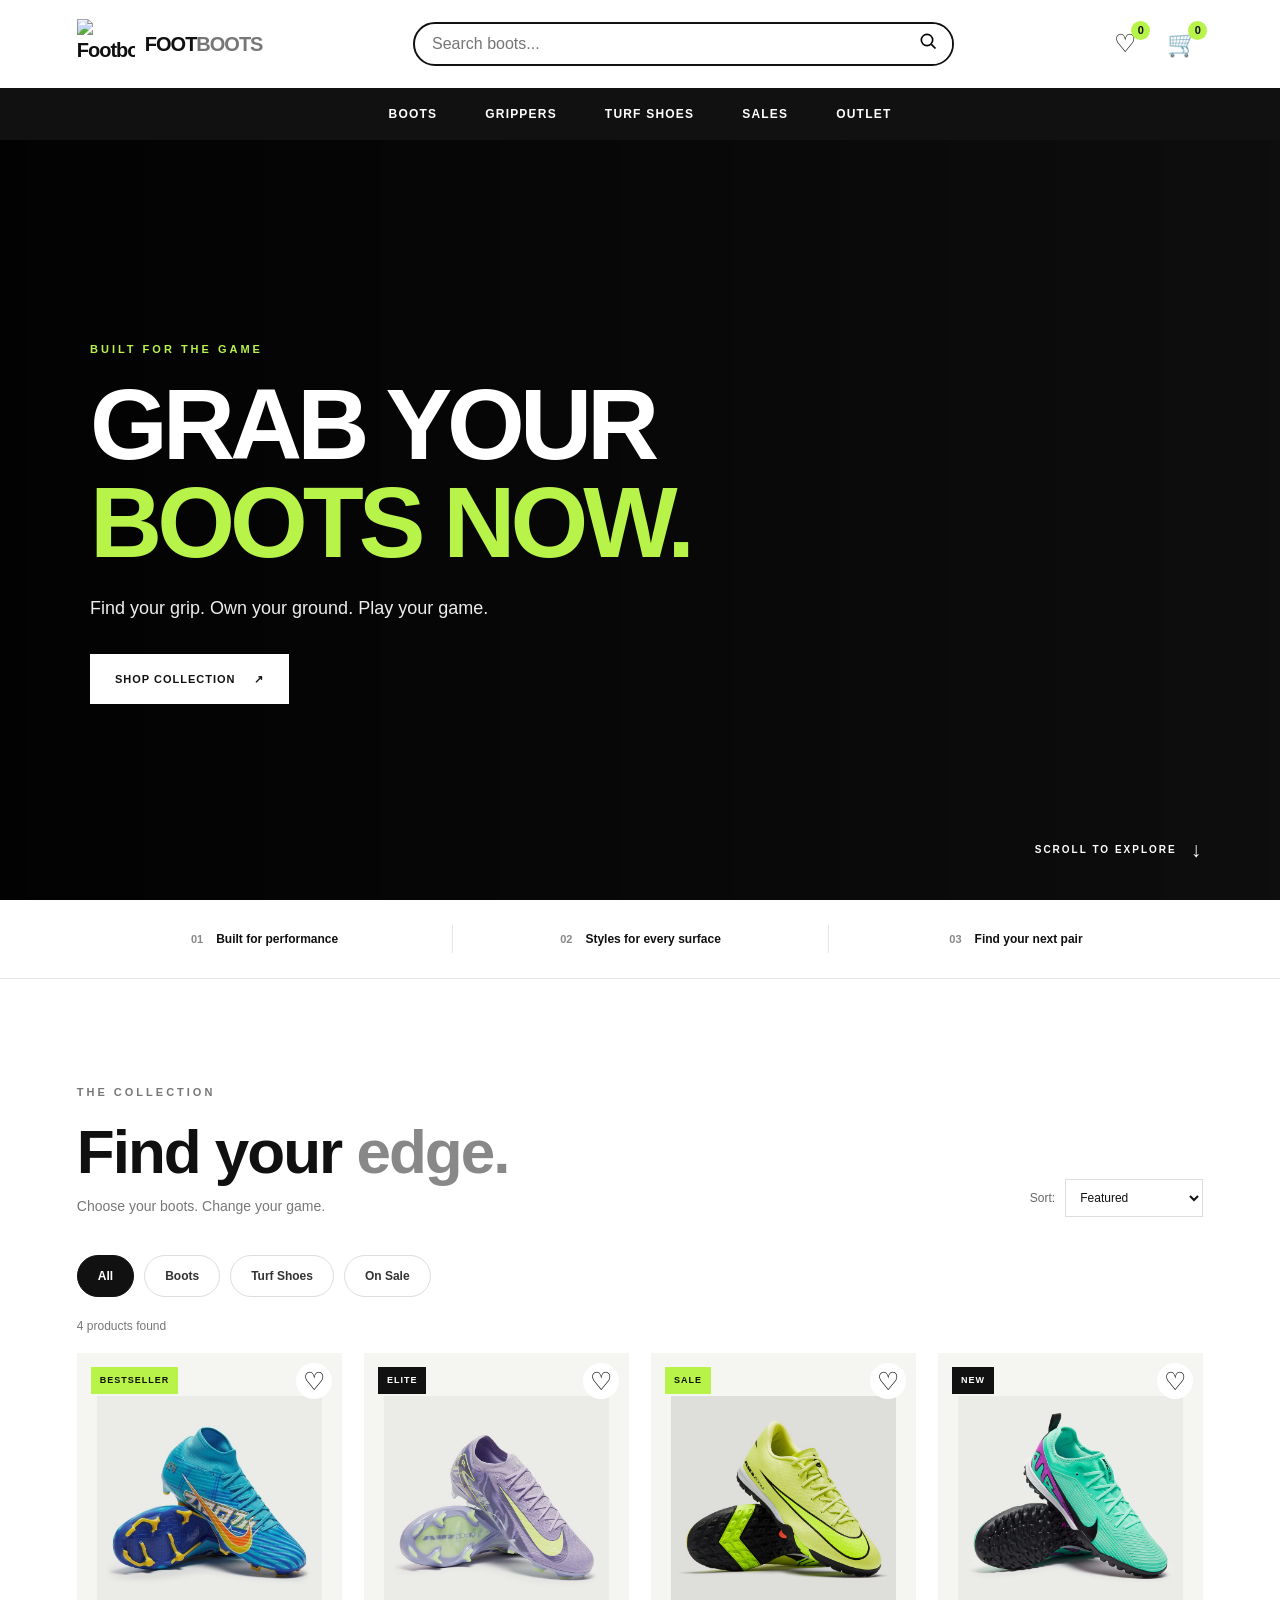
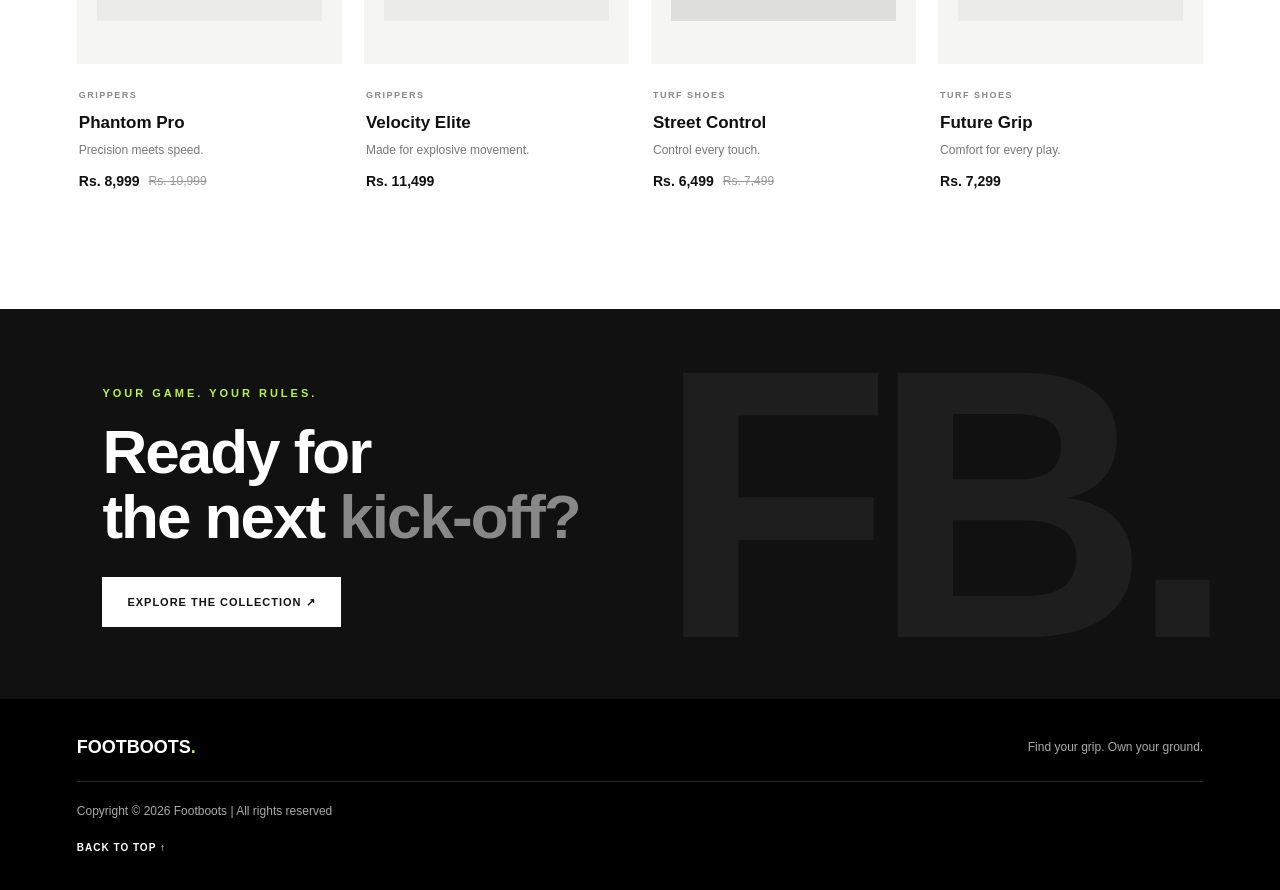
==== commit a01c6e69: "Change button name" ====
--- a/index.html
+++ b/index.html
@@ -123,8 +123,8 @@
             </div>
 
             <div class="filter-bar" aria-label="Filter products">
-                <button class="filter-btn active" data-filter="all">All Boots</button>
-                <button class="filter-btn" data-filter="grippers">Grippers</button>
+                <button class="filter-btn active" data-filter="all">All</button>
+                <button class="filter-btn" data-filter="grippers">Boots</button>
                 <button class="filter-btn" data-filter="turf">Turf Shoes</button>
                 <button class="filter-btn" data-filter="sale">On Sale</button>
             </div>
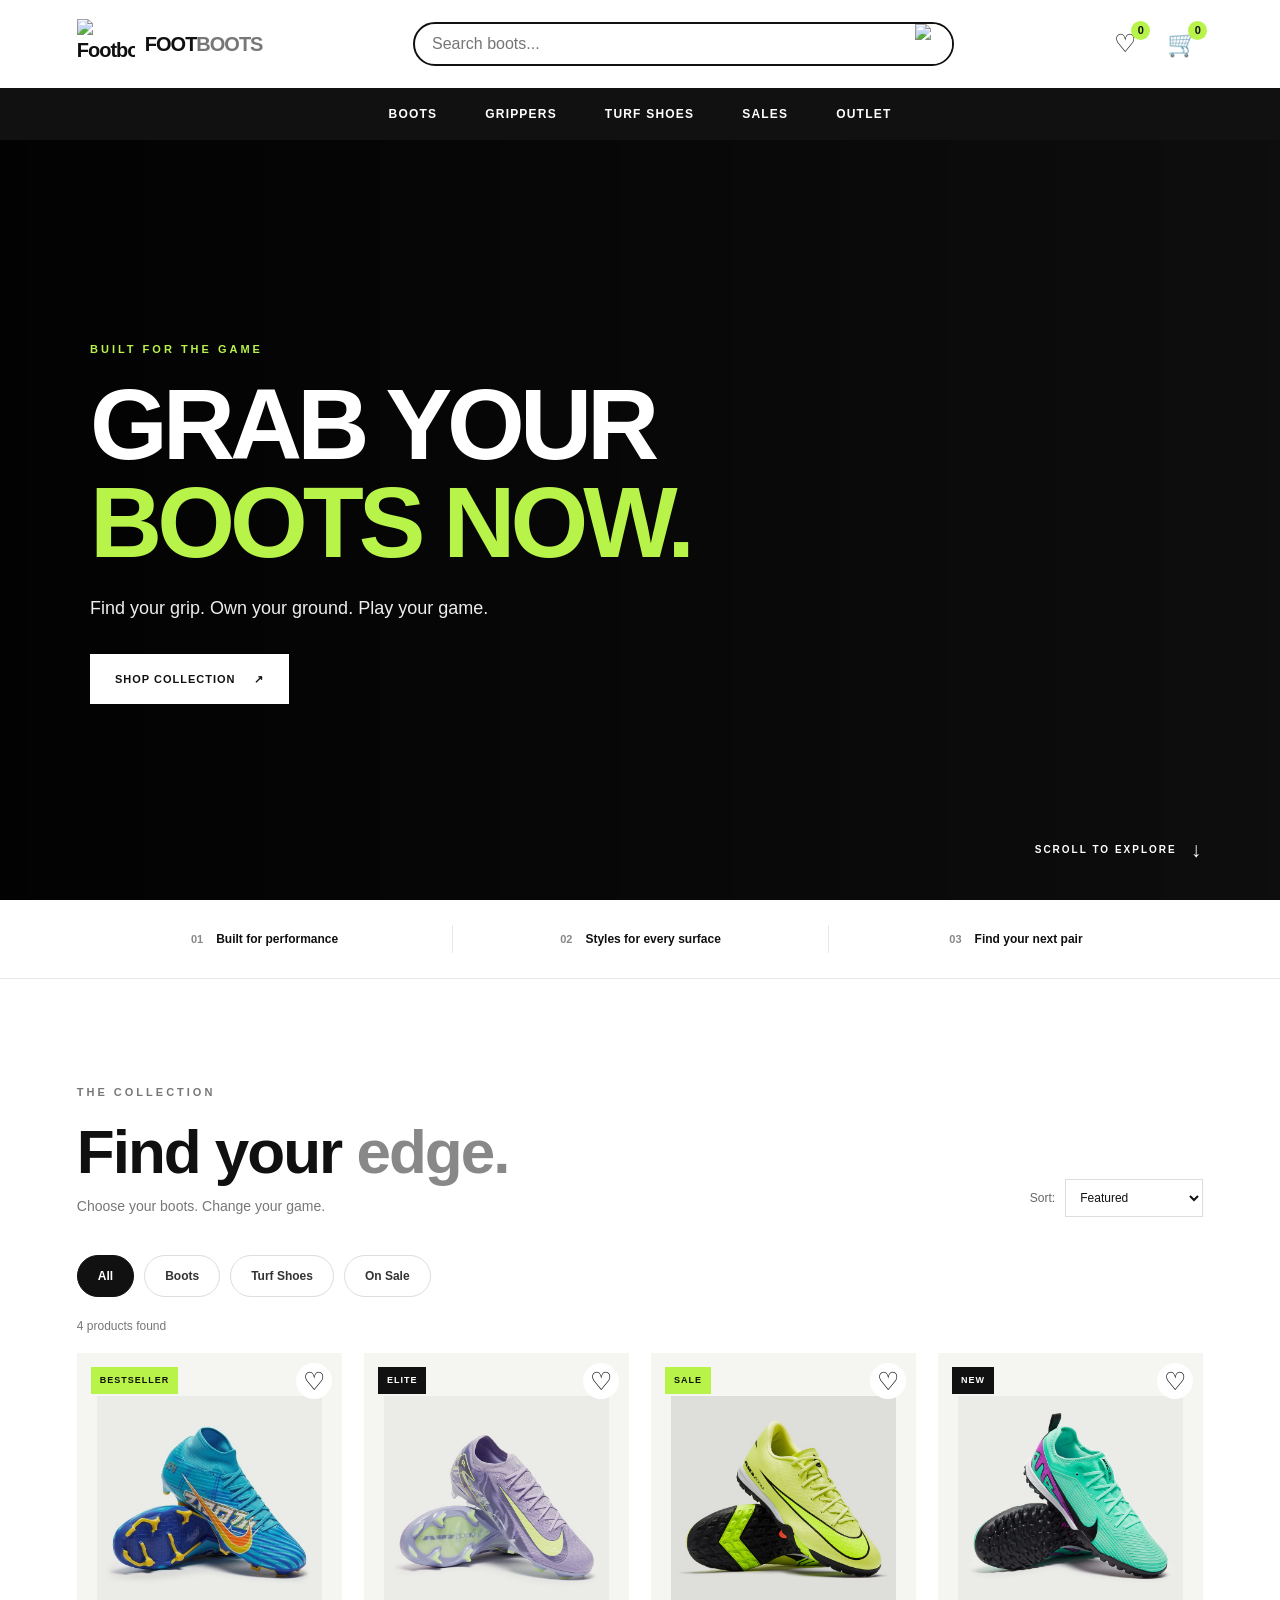
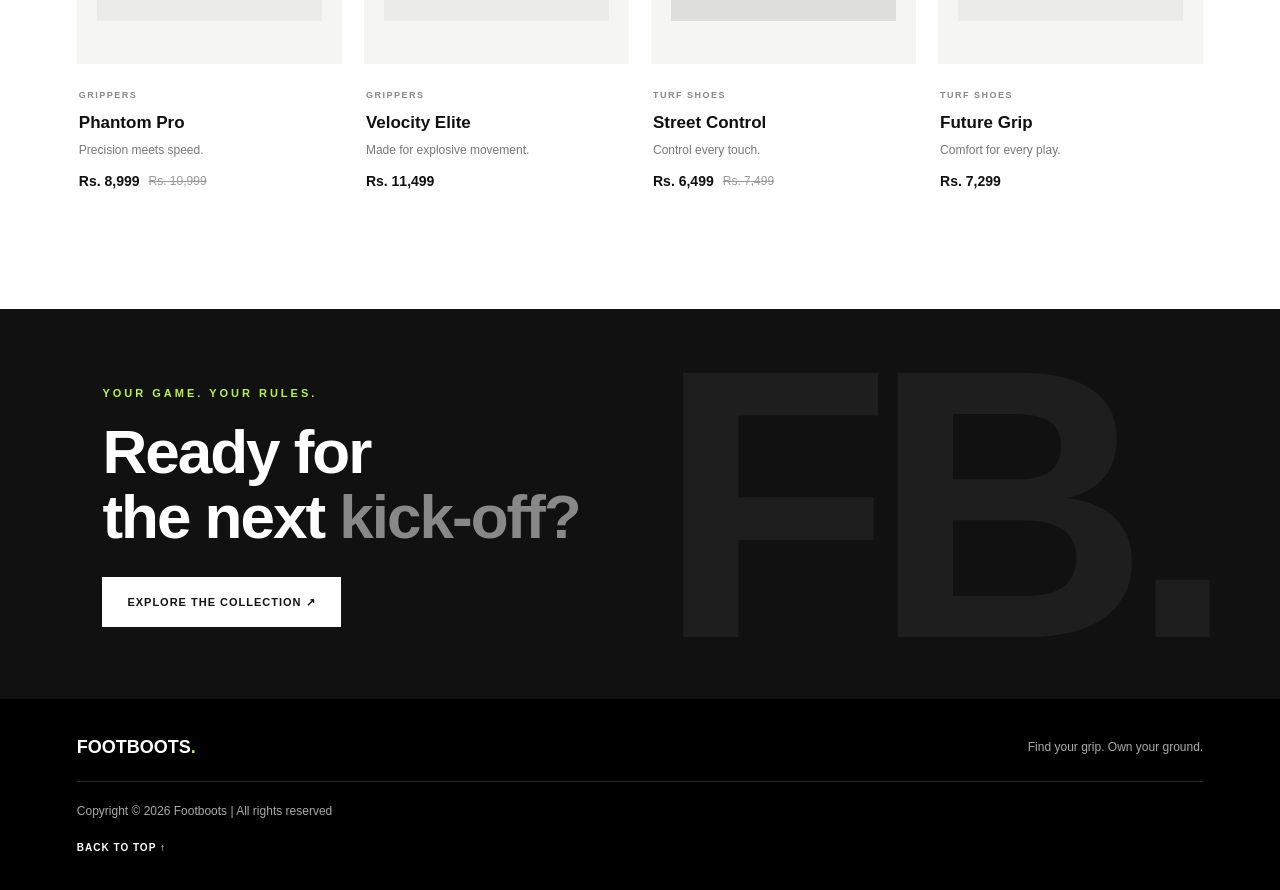
==== commit 69673952: "change icon to image" ====
--- a/index.html
+++ b/index.html
@@ -1,291 +1,374 @@
-
 <!doctype html>
 <html lang="en">
-<head>
-    <meta charset="UTF-8">
-    <meta name="viewport" content="width=device-width, initial-scale=1.0">
-    <meta name="theme-color" content="#ffffff">
+  <head>
+    <meta charset="UTF-8" />
+    <meta name="viewport" content="width=device-width, initial-scale=1.0" />
+    <meta name="theme-color" content="#ffffff" />
     <title>Footboots | Find Your Game</title>
-    <link rel="stylesheet" href="css/style.css">
+    <link rel="stylesheet" href="css/style.css" />
     <script src="js/script.js" defer></script>
-</head>
-
-<body>
+  </head>
+
+  <body>
     <!-- Header -->
     <header class="site-header" id="top">
-        <nav class="navbar">
-            <div class="nav-top">
-                <a href="#top" class="brand" aria-label="Footboots home">
-                    <img
-                        src="https://thumblr.uniid.it/product/51957/1c918abb2d5b.jpg?width=3840&format=webp&q=75"
-                        alt="Footboots logo"
-                    >
-                    <span>FOOT<span class="brand-accent">BOOTS</span></span>
-                </a>
-
-                <form class="search-form" id="searchForm" role="search">
-                    <input
-                        type="search"
-                        id="searchInput"
-                        placeholder="Search boots..."
-                        aria-label="Search boots"
-                    >
-                    <button type="submit" aria-label="Search">
-                        <svg viewBox="0 0 24 24" aria-hidden="true">
-                            <circle cx="10.8" cy="10.8" r="6.8"></circle>
-                            <path d="m16 16 5 5"></path>
-                        </svg>
-                    </button>
-                </form>
-
-                <div class="nav-actions">
-                    <a href="#products" class="icon-link" aria-label="Wishlist">
-                        <span aria-hidden="true">♡</span>
-                        <span class="count-badge" id="wishlistCount">0</span>
-                    </a>
-
-                    <button class="icon-link cart-trigger" id="cartTrigger"
-                        aria-label="Open shopping cart">
-                        <span aria-hidden="true">🛒</span>
-                        <span class="count-badge" id="cartCount">0</span>
-                    </button>
-
-                    <button class="menu-toggle" id="menuToggle"
-                        aria-label="Toggle navigation" aria-expanded="false">
-                        <span></span><span></span><span></span>
-                    </button>
-                </div>
-            </div>
-
-            <div class="nav-bottom" id="navBottom">
-                <ul>
-                    <li><a href="#products">Boots</a></li>
-                    <li><a href="#products" data-category-link="grippers">Grippers</a></li>
-                    <li><a href="#products" data-category-link="turf">Turf Shoes</a></li>
-                    <li><a href="#products" data-category-link="sale">Sales</a></li>
-                    <li><a href="#products" data-category-link="outlet">Outlet</a></li>
-                </ul>
-            </div>
-        </nav>
+      <nav class="navbar">
+        <div class="nav-top">
+          <a href="#top" class="brand" aria-label="Footboots home">
+            <img
+              src="https://thumblr.uniid.it/product/51957/1c918abb2d5b.jpg?width=3840&format=webp&q=75"
+              alt="Footboots logo"
+            />
+            <span>FOOT<span class="brand-accent">BOOTS</span></span>
+          </a>
+
+          <form class="search-form" id="searchForm" role="search">
+            <input
+              type="search"
+              id="searchInput"
+              placeholder="Search boots..."
+              aria-label="Search boots"
+            />
+            <button type="submit" aria-label="Search">
+              <a href="index.html" class="brand-logo">
+                <img src="https://cdn-icons-png.flaticon.com/128/54/54481.png" alt="Footboots logo" />
+              </a>
+            </button>
+          </form>
+
+          <div class="nav-actions">
+            <a href="#products" class="icon-link" aria-label="Wishlist">
+              <span aria-hidden="true">♡</span>
+              <span class="count-badge" id="wishlistCount">0</span>
+            </a>
+
+            <button
+              class="icon-link cart-trigger"
+              id="cartTrigger"
+              aria-label="Open shopping cart"
+            >
+              <span aria-hidden="true">🛒</span>
+              <span class="count-badge" id="cartCount">0</span>
+            </button>
+
+            <button
+              class="menu-toggle"
+              id="menuToggle"
+              aria-label="Toggle navigation"
+              aria-expanded="false"
+            >
+              <span></span><span></span><span></span>
+            </button>
+          </div>
+        </div>
+
+        <div class="nav-bottom" id="navBottom">
+          <ul>
+            <li><a href="#products">Boots</a></li>
+            <li>
+              <a href="#products" data-category-link="grippers">Grippers</a>
+            </li>
+            <li>
+              <a href="#products" data-category-link="turf">Turf Shoes</a>
+            </li>
+            <li><a href="#products" data-category-link="sale">Sales</a></li>
+            <li><a href="#products" data-category-link="outlet">Outlet</a></li>
+          </ul>
+        </div>
+      </nav>
     </header>
 
     <main>
-        <!-- Hero -->
-        <section class="hero">
-            <iframe
-                src="https://player.vimeo.com/video/754045523?background=1"
-                title="Football boots background video"
-                allow="autoplay; fullscreen; picture-in-picture"
-                allowfullscreen>
-            </iframe>
-
-            <div class="hero-overlay"></div>
-
-            <div class="hero-content">
-                <span class="eyebrow">BUILT FOR THE GAME</span>
-                <h1>GRAB YOUR<br><span>BOOTS NOW.</span></h1>
-                <p>Find your grip. Own your ground. Play your game.</p>
-                <a href="#products" class="btn btn-light">
-                    SHOP COLLECTION <span aria-hidden="true">↗</span>
-                </a>
-            </div>
-
-            <a href="#products" class="scroll-cue">
-                SCROLL TO EXPLORE <span>↓</span>
-            </a>
-        </section>
-
-        <!-- Benefits -->
-        <section class="benefits" aria-label="Shopping benefits">
-            <div><span>01</span><p>Built for performance</p></div>
-            <div><span>02</span><p>Styles for every surface</p></div>
-            <div><span>03</span><p>Find your next pair</p></div>
-        </section>
-
-        <!-- Product collection -->
-        <section class="products-section" id="products">
-            <div class="section-heading reveal">
-                <div>
-                    <span class="eyebrow dark-eyebrow">THE COLLECTION</span>
-                    <h2>Find your <span>edge.</span></h2>
-                    <p>Choose your boots. Change your game.</p>
-                </div>
-
-                <label class="sort-control">
-                    <span>Sort:</span>
-                    <select id="sortSelect" aria-label="Sort products">
-                        <option value="featured">Featured</option>
-                        <option value="price-low">Price: Low to high</option>
-                        <option value="price-high">Price: High to low</option>
-                        <option value="name">Name: A to Z</option>
-                    </select>
-                </label>
-            </div>
-
-            <div class="filter-bar" aria-label="Filter products">
-                <button class="filter-btn active" data-filter="all">All</button>
-                <button class="filter-btn" data-filter="grippers">Boots</button>
-                <button class="filter-btn" data-filter="turf">Turf Shoes</button>
-                <button class="filter-btn" data-filter="sale">On Sale</button>
-            </div>
-
-            <p class="results-count" id="resultsCount" aria-live="polite"></p>
-
-            <div class="product-grid" id="productGrid">
-                <!-- Product 1 -->
-                <article class="product-card reveal"
-                    data-name="Phantom Pro" data-category="grippers"
-                    data-price="8999" data-sale="true" data-order="1">
-                    <div class="product-image">
-                        <span class="product-tag">BESTSELLER</span>
-                        <button class="wishlist-btn" aria-label="Add Phantom Pro to wishlist"
-                            aria-pressed="false">♡</button>
-                        <img src="img/boot1.png" alt="Phantom Pro football boots"
-                            loading="lazy">
-                        <button class="quick-add" data-add="1">ADD TO CART +</button>
-                    </div>
-                    <div class="product-info">
-                        <span class="product-category">GRIPPERS</span>
-                        <h3>Phantom Pro</h3>
-                        <p class="product-description">Precision meets speed.</p>
-                        <div class="product-price">
-                            <strong>Rs. 8,999</strong>
-                            <del>Rs. 10,999</del>
-                        </div>
-                    </div>
-                </article>
-
-                <!-- Product 2 -->
-                <article class="product-card reveal"
-                    data-name="Velocity Elite" data-category="grippers"
-                    data-price="11499" data-sale="false" data-order="2">
-                    <div class="product-image">
-                        <span class="product-tag dark-tag">ELITE</span>
-                        <button class="wishlist-btn" aria-label="Add Velocity Elite to wishlist"
-                            aria-pressed="false">♡</button>
-                        <img src="img/boot2.png" alt="Velocity Elite football boots"
-                            loading="lazy">
-                        <button class="quick-add" data-add="2">ADD TO CART +</button>
-                    </div>
-                    <div class="product-info">
-                        <span class="product-category">GRIPPERS</span>
-                        <h3>Velocity Elite</h3>
-                        <p class="product-description">Made for explosive movement.</p>
-                        <div class="product-price">
-                            <strong>Rs. 11,499</strong>
-                        </div>
-                    </div>
-                </article>
-
-                <!-- Product 3 -->
-                <article class="product-card reveal"
-                    data-name="Street Control" data-category="turf"
-                    data-price="6499" data-sale="true" data-order="3">
-                    <div class="product-image">
-                        <span class="product-tag">SALE</span>
-                        <button class="wishlist-btn" aria-label="Add Street Control to wishlist"
-                            aria-pressed="false">♡</button>
-                        <img src="img/boot3.png" alt="Street Control turf shoes"
-                            loading="lazy">
-                        <button class="quick-add" data-add="3">ADD TO CART +</button>
-                    </div>
-                    <div class="product-info">
-                        <span class="product-category">TURF SHOES</span>
-                        <h3>Street Control</h3>
-                        <p class="product-description">Control every touch.</p>
-                        <div class="product-price">
-                            <strong>Rs. 6,499</strong>
-                            <del>Rs. 7,499</del>
-                        </div>
-                    </div>
-                </article>
-
-                <!-- Product 4 -->
-                <article class="product-card reveal"
-                    data-name="Future Grip" data-category="turf"
-                    data-price="7299" data-sale="false" data-order="4">
-                    <div class="product-image">
-                        <span class="product-tag dark-tag">NEW</span>
-                        <button class="wishlist-btn" aria-label="Add Future Grip to wishlist"
-                            aria-pressed="false">♡</button>
-                        <img src="img/boot4.png" alt="Future Grip turf shoes"
-                            loading="lazy">
-                        <button class="quick-add" data-add="4">ADD TO CART +</button>
-                    </div>
-                    <div class="product-info">
-                        <span class="product-category">TURF SHOES</span>
-                        <h3>Future Grip</h3>
-                        <p class="product-description">Comfort for every play.</p>
-                        <div class="product-price">
-                            <strong>Rs. 7,299</strong>
-                        </div>
-                    </div>
-                </article>
-            </div>
-
-            <div class="empty-results" id="emptyResults" hidden>
-                <h3>No boots found.</h3>
-                <p>Try another search or choose a different category.</p>
-                <button class="btn btn-dark" id="resetFilters">View all boots</button>
-            </div>
-        </section>
-
-        <!-- Promotional banner -->
-        <section class="promo-section reveal">
-            <div class="promo-content">
-                <span class="eyebrow">YOUR GAME. YOUR RULES.</span>
-                <h2>Ready for<br>the next <span>kick-off?</span></h2>
-                <a href="#products" class="btn btn-light">EXPLORE THE COLLECTION ↗</a>
-            </div>
-            <div class="promo-mark" aria-hidden="true">FB.</div>
-        </section>
+      <!-- Hero -->
+      <section class="hero">
+        <iframe
+          src="https://player.vimeo.com/video/754045523?background=1"
+          title="Football boots background video"
+          allow="autoplay; fullscreen; picture-in-picture"
+          allowfullscreen
+        >
+        </iframe>
+
+        <div class="hero-overlay"></div>
+
+        <div class="hero-content">
+          <span class="eyebrow">BUILT FOR THE GAME</span>
+          <h1>GRAB YOUR<br /><span>BOOTS NOW.</span></h1>
+          <p>Find your grip. Own your ground. Play your game.</p>
+          <a href="#products" class="btn btn-light">
+            SHOP COLLECTION <span aria-hidden="true">↗</span>
+          </a>
+        </div>
+
+        <a href="#products" class="scroll-cue">
+          SCROLL TO EXPLORE <span>↓</span>
+        </a>
+      </section>
+
+      <!-- Benefits -->
+      <section class="benefits" aria-label="Shopping benefits">
+        <div>
+          <span>01</span>
+          <p>Built for performance</p>
+        </div>
+        <div>
+          <span>02</span>
+          <p>Styles for every surface</p>
+        </div>
+        <div>
+          <span>03</span>
+          <p>Find your next pair</p>
+        </div>
+      </section>
+
+      <!-- Product collection -->
+      <section class="products-section" id="products">
+        <div class="section-heading reveal">
+          <div>
+            <span class="eyebrow dark-eyebrow">THE COLLECTION</span>
+            <h2>Find your <span>edge.</span></h2>
+            <p>Choose your boots. Change your game.</p>
+          </div>
+
+          <label class="sort-control">
+            <span>Sort:</span>
+            <select id="sortSelect" aria-label="Sort products">
+              <option value="featured">Featured</option>
+              <option value="price-low">Price: Low to high</option>
+              <option value="price-high">Price: High to low</option>
+              <option value="name">Name: A to Z</option>
+            </select>
+          </label>
+        </div>
+
+        <div class="filter-bar" aria-label="Filter products">
+          <button class="filter-btn active" data-filter="all">All</button>
+          <button class="filter-btn" data-filter="grippers">Boots</button>
+          <button class="filter-btn" data-filter="turf">Turf Shoes</button>
+          <button class="filter-btn" data-filter="sale">On Sale</button>
+        </div>
+
+        <p class="results-count" id="resultsCount" aria-live="polite"></p>
+
+        <div class="product-grid" id="productGrid">
+          <!-- Product 1 -->
+          <article
+            class="product-card reveal"
+            data-name="Phantom Pro"
+            data-category="grippers"
+            data-price="8999"
+            data-sale="true"
+            data-order="1"
+          >
+            <div class="product-image">
+              <span class="product-tag">BESTSELLER</span>
+              <button
+                class="wishlist-btn"
+                aria-label="Add Phantom Pro to wishlist"
+                aria-pressed="false"
+              >
+                ♡
+              </button>
+              <img
+                src="img/boot1.png"
+                alt="Phantom Pro football boots"
+                loading="lazy"
+              />
+              <button class="quick-add" data-add="1">ADD TO CART +</button>
+            </div>
+            <div class="product-info">
+              <span class="product-category">GRIPPERS</span>
+              <h3>Phantom Pro</h3>
+              <p class="product-description">Precision meets speed.</p>
+              <div class="product-price">
+                <strong>Rs. 8,999</strong>
+                <del>Rs. 10,999</del>
+              </div>
+            </div>
+          </article>
+
+          <!-- Product 2 -->
+          <article
+            class="product-card reveal"
+            data-name="Velocity Elite"
+            data-category="grippers"
+            data-price="11499"
+            data-sale="false"
+            data-order="2"
+          >
+            <div class="product-image">
+              <span class="product-tag dark-tag">ELITE</span>
+              <button
+                class="wishlist-btn"
+                aria-label="Add Velocity Elite to wishlist"
+                aria-pressed="false"
+              >
+                ♡
+              </button>
+              <img
+                src="img/boot2.png"
+                alt="Velocity Elite football boots"
+                loading="lazy"
+              />
+              <button class="quick-add" data-add="2">ADD TO CART +</button>
+            </div>
+            <div class="product-info">
+              <span class="product-category">GRIPPERS</span>
+              <h3>Velocity Elite</h3>
+              <p class="product-description">Made for explosive movement.</p>
+              <div class="product-price">
+                <strong>Rs. 11,499</strong>
+              </div>
+            </div>
+          </article>
+
+          <!-- Product 3 -->
+          <article
+            class="product-card reveal"
+            data-name="Street Control"
+            data-category="turf"
+            data-price="6499"
+            data-sale="true"
+            data-order="3"
+          >
+            <div class="product-image">
+              <span class="product-tag">SALE</span>
+              <button
+                class="wishlist-btn"
+                aria-label="Add Street Control to wishlist"
+                aria-pressed="false"
+              >
+                ♡
+              </button>
+              <img
+                src="img/boot3.png"
+                alt="Street Control turf shoes"
+                loading="lazy"
+              />
+              <button class="quick-add" data-add="3">ADD TO CART +</button>
+            </div>
+            <div class="product-info">
+              <span class="product-category">TURF SHOES</span>
+              <h3>Street Control</h3>
+              <p class="product-description">Control every touch.</p>
+              <div class="product-price">
+                <strong>Rs. 6,499</strong>
+                <del>Rs. 7,499</del>
+              </div>
+            </div>
+          </article>
+
+          <!-- Product 4 -->
+          <article
+            class="product-card reveal"
+            data-name="Future Grip"
+            data-category="turf"
+            data-price="7299"
+            data-sale="false"
+            data-order="4"
+          >
+            <div class="product-image">
+              <span class="product-tag dark-tag">NEW</span>
+              <button
+                class="wishlist-btn"
+                aria-label="Add Future Grip to wishlist"
+                aria-pressed="false"
+              >
+                ♡
+              </button>
+              <img
+                src="img/boot4.png"
+                alt="Future Grip turf shoes"
+                loading="lazy"
+              />
+              <button class="quick-add" data-add="4">ADD TO CART +</button>
+            </div>
+            <div class="product-info">
+              <span class="product-category">TURF SHOES</span>
+              <h3>Future Grip</h3>
+              <p class="product-description">Comfort for every play.</p>
+              <div class="product-price">
+                <strong>Rs. 7,299</strong>
+              </div>
+            </div>
+          </article>
+        </div>
+
+        <div class="empty-results" id="emptyResults" hidden>
+          <h3>No boots found.</h3>
+          <p>Try another search or choose a different category.</p>
+          <button class="btn btn-dark" id="resetFilters">View all boots</button>
+        </div>
+      </section>
+
+      <!-- Promotional banner -->
+      <section class="promo-section reveal">
+        <div class="promo-content">
+          <span class="eyebrow">YOUR GAME. YOUR RULES.</span>
+          <h2>Ready for<br />the next <span>kick-off?</span></h2>
+          <a href="#products" class="btn btn-light">EXPLORE THE COLLECTION ↗</a>
+        </div>
+        <div class="promo-mark" aria-hidden="true">FB.</div>
+      </section>
     </main>
 
     <!-- Footer -->
     <footer class="site-footer">
-        <a href="#top" class="footer-brand">FOOTBOOTS<span>.</span></a>
-        <p>Find your grip. Own your ground.</p>
-        <p class="copyright">Copyright &copy; <span id="currentYear"></span>
-            Footboots | All rights reserved</p>
-        <a href="#top" class="back-top">BACK TO TOP ↑</a>
+      <a href="#top" class="footer-brand">FOOTBOOTS<span>.</span></a>
+      <p>Find your grip. Own your ground.</p>
+      <p class="copyright">
+        Copyright &copy; <span id="currentYear"></span> Footboots | All rights
+        reserved
+      </p>
+      <a href="#top" class="back-top">BACK TO TOP ↑</a>
     </footer>
 
     <!-- Cart backdrop and drawer -->
     <div class="cart-backdrop" id="cartBackdrop"></div>
 
-    <aside class="cart-drawer" id="cartDrawer"
-        aria-label="Shopping cart" aria-hidden="true">
-        <div class="cart-header">
-            <div>
-                <span class="eyebrow dark-eyebrow">YOUR SELECTION</span>
-                <h2>Your Cart <span id="drawerCount">(0)</span></h2>
-            </div>
-            <button class="close-cart" id="closeCart" aria-label="Close cart">×</button>
-        </div>
-
-        <div class="cart-items" id="cartItems"></div>
-
-        <div class="cart-empty" id="cartEmpty">
-            <span aria-hidden="true">🛒</span>
-            <h3>Your cart is empty.</h3>
-            <p>Your next favourite pair is waiting.</p>
-            <button class="btn btn-dark" id="continueShopping">KEEP SHOPPING</button>
-        </div>
-
-        <div class="cart-summary" id="cartSummary" hidden>
-            <div class="cart-total">
-                <span>Subtotal</span>
-                <strong id="cartTotal">Rs. 0</strong>
-            </div>
-            <p>Shipping and payment are not included.</p>
-            <button class="btn btn-dark checkout-btn" id="checkoutBtn">
-                CONTINUE TO CHECKOUT
-            </button>
-        </div>
+    <aside
+      class="cart-drawer"
+      id="cartDrawer"
+      aria-label="Shopping cart"
+      aria-hidden="true"
+    >
+      <div class="cart-header">
+        <div>
+          <span class="eyebrow dark-eyebrow">YOUR SELECTION</span>
+          <h2>Your Cart <span id="drawerCount">(0)</span></h2>
+        </div>
+        <button class="close-cart" id="closeCart" aria-label="Close cart">
+          ×
+        </button>
+      </div>
+
+      <div class="cart-items" id="cartItems"></div>
+
+      <div class="cart-empty" id="cartEmpty">
+        <span aria-hidden="true">🛒</span>
+        <h3>Your cart is empty.</h3>
+        <p>Your next favourite pair is waiting.</p>
+        <button class="btn btn-dark" id="continueShopping">
+          KEEP SHOPPING
+        </button>
+      </div>
+
+      <div class="cart-summary" id="cartSummary" hidden>
+        <div class="cart-total">
+          <span>Subtotal</span>
+          <strong id="cartTotal">Rs. 0</strong>
+        </div>
+        <p>Shipping and payment are not included.</p>
+        <button class="btn btn-dark checkout-btn" id="checkoutBtn">
+          CONTINUE TO CHECKOUT
+        </button>
+      </div>
     </aside>
 
-    <button class="back-to-top" id="backToTop" aria-label="Back to top">↑</button>
+    <button class="back-to-top" id="backToTop" aria-label="Back to top">
+      ↑
+    </button>
 
     <div class="toast" id="toast" role="status" aria-live="polite"></div>
-</body>
+  </body>
 </html>
--- a/css/style.css
+++ b/css/style.css
@@ -106,6 +106,37 @@
 }
 
 /* ===== Search ===== */
+
+
+.brand-logo {
+  display: inline-flex;
+  align-items: center;
+  justify-content: center;
+  text-decoration: none;
+  flex-shrink: 0;
+}
+
+.brand-logo img {
+  display: block;
+  width: 26px;
+  height: 21px;
+  object-fit: contain;
+  object-position: left center;
+  transition: transform 0.3s ease;
+}
+
+.brand-logo:hover img {
+  transform: scale(1.04);
+}
+
+/* Keep the logo responsive on smaller screens */
+@media (max-width: 768px) {
+  .brand-logo img {
+    width: 120px;
+    height: 50px;
+  }
+}
+
 .search-form {
     display: flex;
     align-items: center;
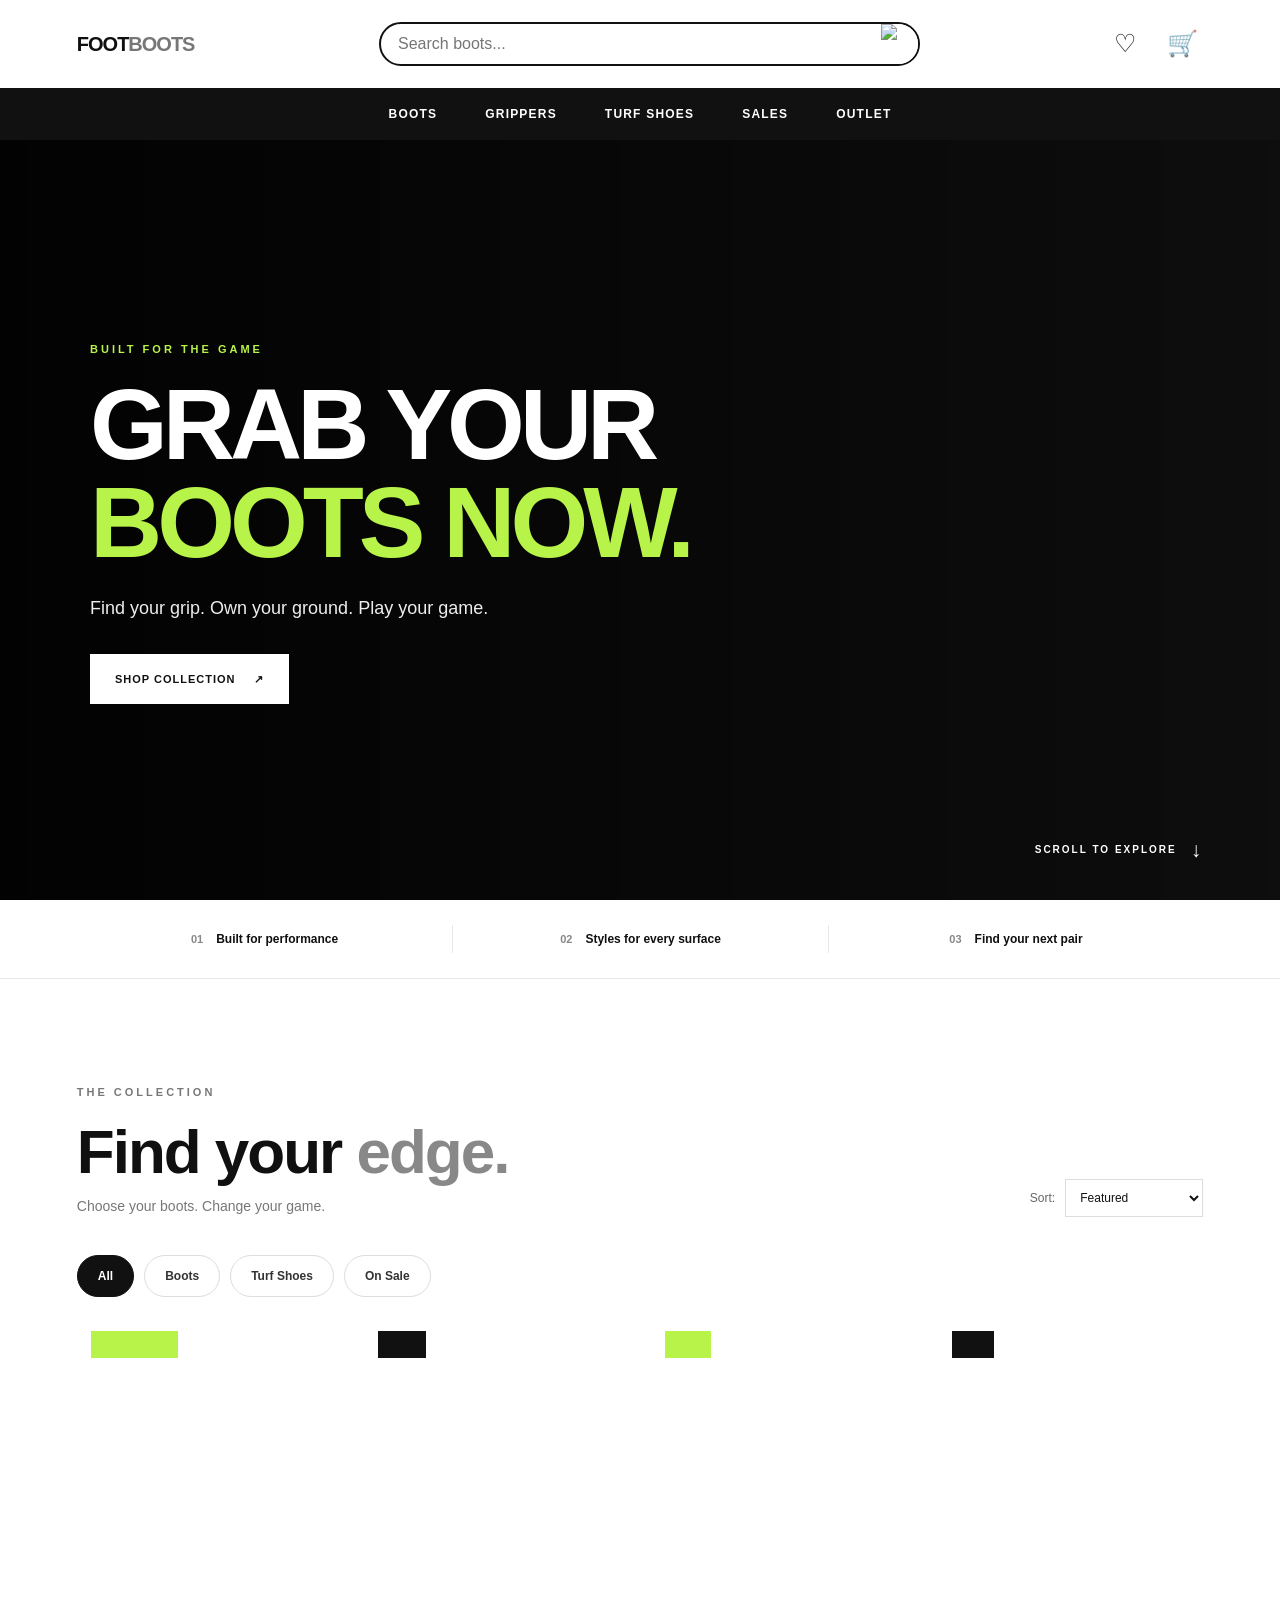
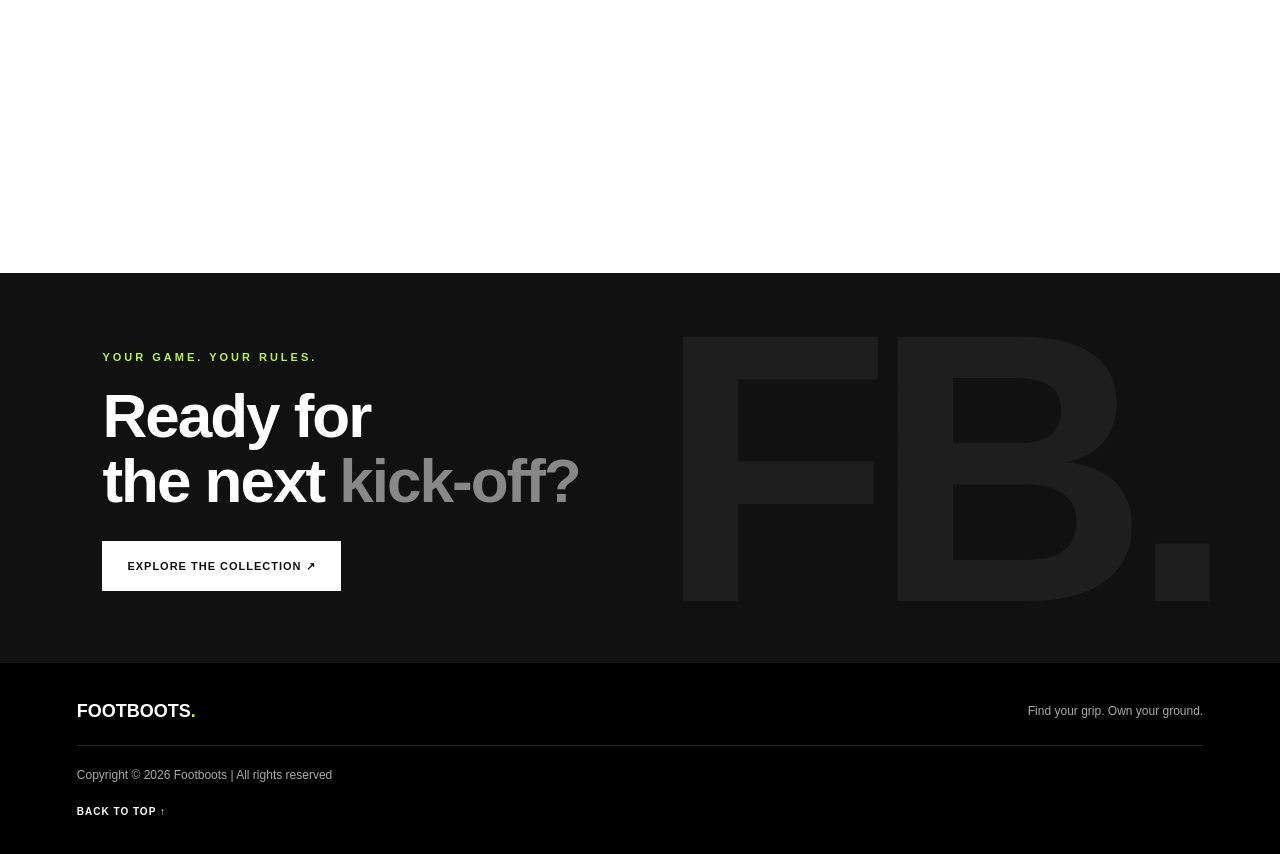
==== commit e0582724: "half changes" ====
--- a/index.html
+++ b/index.html
@@ -15,10 +15,7 @@
       <nav class="navbar">
         <div class="nav-top">
           <a href="#top" class="brand" aria-label="Footboots home">
-            <img
-              src="https://thumblr.uniid.it/product/51957/1c918abb2d5b.jpg?width=3840&format=webp&q=75"
-              alt="Footboots logo"
-            />
+          
             <span>FOOT<span class="brand-accent">BOOTS</span></span>
           </a>
 
@@ -37,27 +34,21 @@
           </form>
 
           <div class="nav-actions">
-            <a href="#products" class="icon-link" aria-label="Wishlist">
-              <span aria-hidden="true">♡</span>
-              <span class="count-badge" id="wishlistCount">0</span>
+            <a href="#products" class="icon-link" >
+              <span >♡</span>
             </a>
 
             <button
               class="icon-link cart-trigger"
               id="cartTrigger"
-              aria-label="Open shopping cart"
             >
-              <span aria-hidden="true">🛒</span>
-              <span class="count-badge" id="cartCount">0</span>
+              <span >🛒</span>
             </button>
 
             <button
               class="menu-toggle"
               id="menuToggle"
-              aria-label="Toggle navigation"
-              aria-expanded="false"
             >
-              <span></span><span></span><span></span>
             </button>
           </div>
         </div>
@@ -96,7 +87,7 @@
           <h1>GRAB YOUR<br /><span>BOOTS NOW.</span></h1>
           <p>Find your grip. Own your ground. Play your game.</p>
           <a href="#products" class="btn btn-light">
-            SHOP COLLECTION <span aria-hidden="true">↗</span>
+            SHOP COLLECTION <span >↗</span>
           </a>
         </div>
 
@@ -106,7 +97,7 @@
       </section>
 
       <!-- Benefits -->
-      <section class="benefits" aria-label="Shopping benefits">
+      <section class="benefits">
         <div>
           <span>01</span>
           <p>Built for performance</p>
@@ -132,7 +123,7 @@
 
           <label class="sort-control">
             <span>Sort:</span>
-            <select id="sortSelect" aria-label="Sort products">
+            <select id="sortSelect" >
               <option value="featured">Featured</option>
               <option value="price-low">Price: Low to high</option>
               <option value="price-high">Price: High to low</option>
@@ -141,14 +132,14 @@
           </label>
         </div>
 
-        <div class="filter-bar" aria-label="Filter products">
+        <div class="filter-bar" >
           <button class="filter-btn active" data-filter="all">All</button>
           <button class="filter-btn" data-filter="grippers">Boots</button>
           <button class="filter-btn" data-filter="turf">Turf Shoes</button>
           <button class="filter-btn" data-filter="sale">On Sale</button>
         </div>
 
-        <p class="results-count" id="resultsCount" aria-live="polite"></p>
+        
 
         <div class="product-grid" id="productGrid">
           <!-- Product 1 -->
@@ -164,8 +155,6 @@
               <span class="product-tag">BESTSELLER</span>
               <button
                 class="wishlist-btn"
-                aria-label="Add Phantom Pro to wishlist"
-                aria-pressed="false"
               >
                 ♡
               </button>
@@ -177,7 +166,7 @@
               <button class="quick-add" data-add="1">ADD TO CART +</button>
             </div>
             <div class="product-info">
-              <span class="product-category">GRIPPERS</span>
+              <span class="product-category">Boots</span>
               <h3>Phantom Pro</h3>
               <p class="product-description">Precision meets speed.</p>
               <div class="product-price">
@@ -329,8 +318,7 @@
     <aside
       class="cart-drawer"
       id="cartDrawer"
-      aria-label="Shopping cart"
-      aria-hidden="true"
+      
     >
       <div class="cart-header">
         <div>
@@ -365,10 +353,10 @@
       </div>
     </aside>
 
-    <button class="back-to-top" id="backToTop" aria-label="Back to top">
+    <button class="back-to-top" id="backToTop">
       ↑
     </button>
 
-    <div class="toast" id="toast" role="status" aria-live="polite"></div>
+    <div class="toast" id="toast" role="status"></div>
   </body>
 </html>
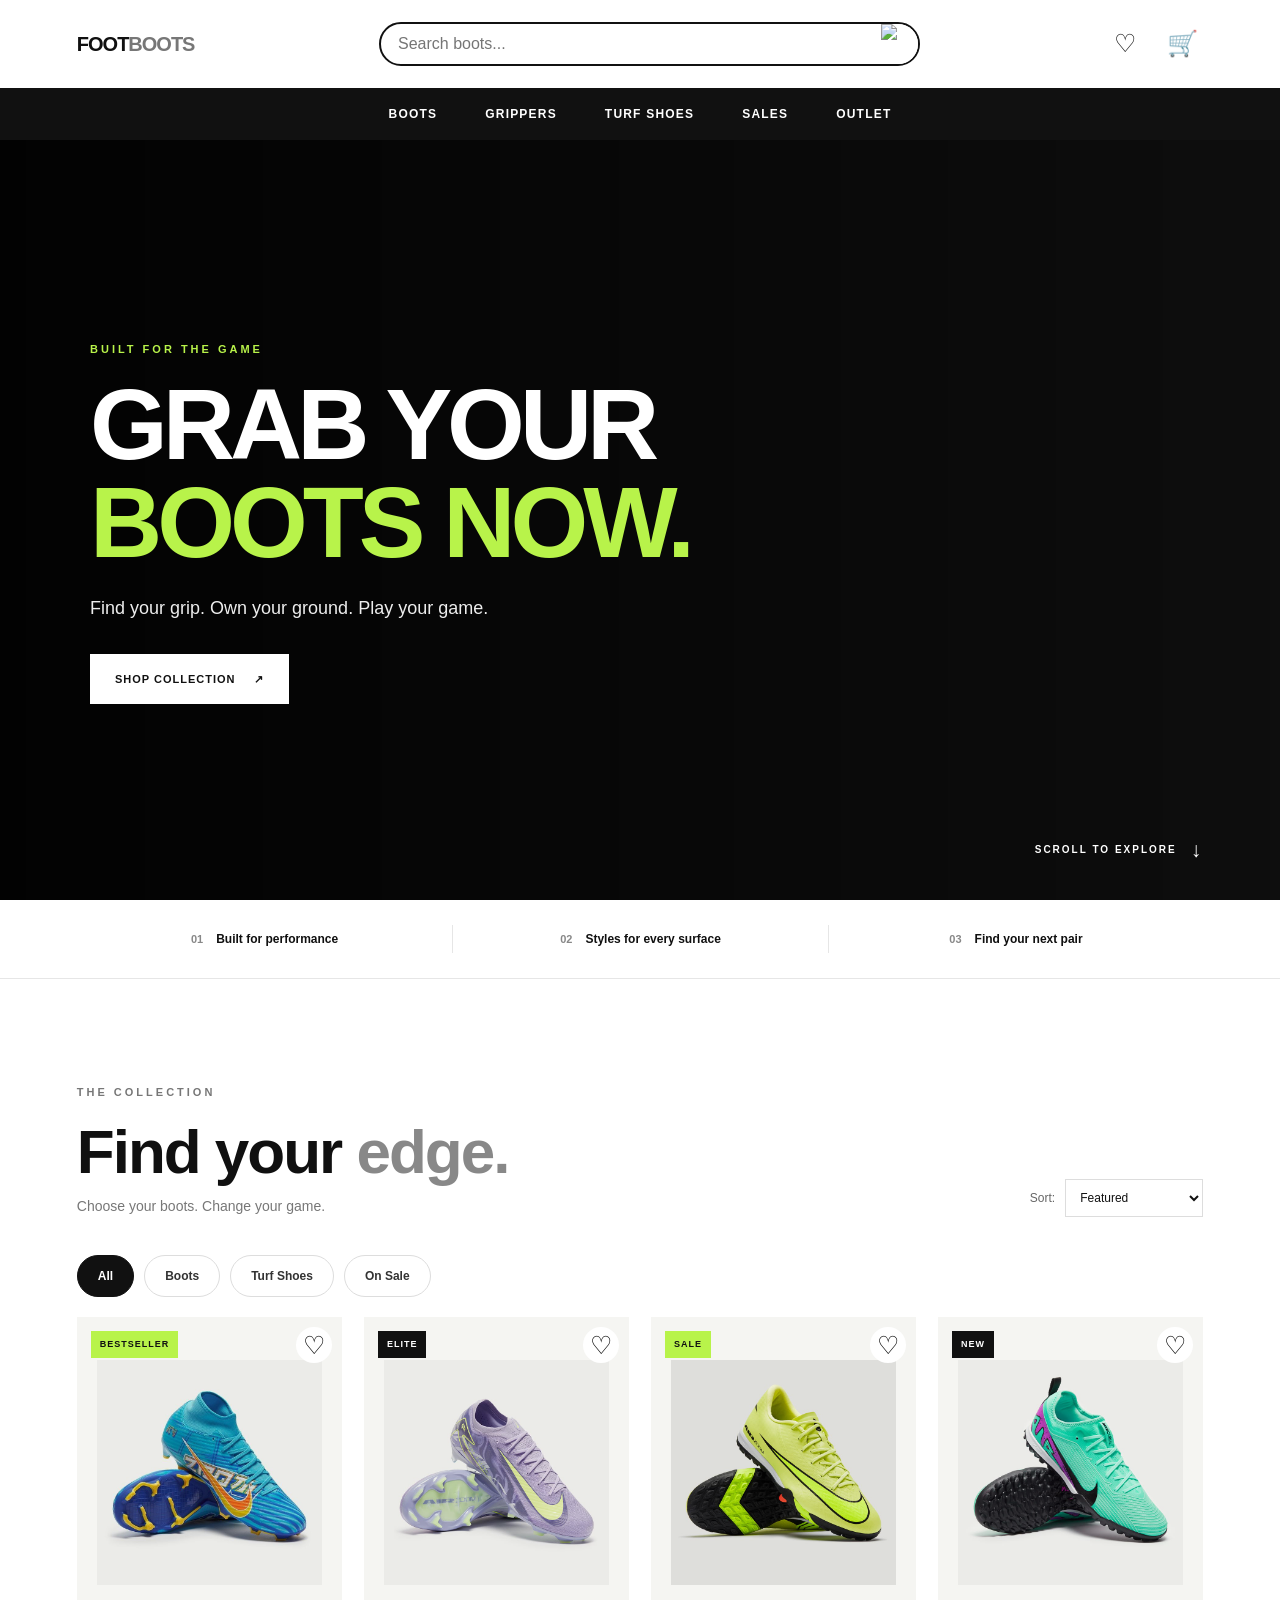
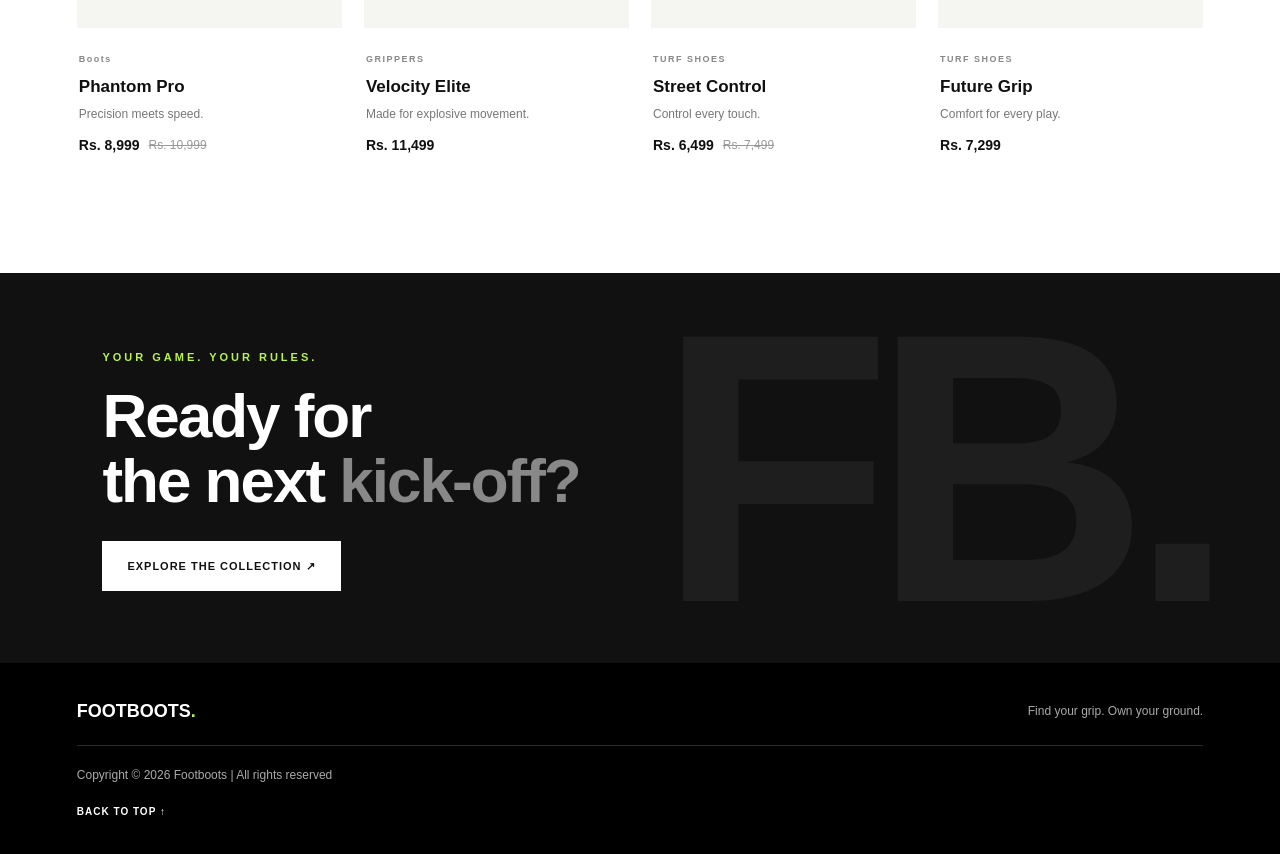
==== commit b845e204: "booots" ====
--- a/index.html
+++ b/index.html
@@ -55,7 +55,7 @@
 
         <div class="nav-bottom" id="navBottom">
           <ul>
-            <li><a href="#products">Boots</a></li>
+            <li><a href="boots.html">Boots</a></li>
             <li>
               <a href="#products" data-category-link="grippers">Grippers</a>
             </li>
